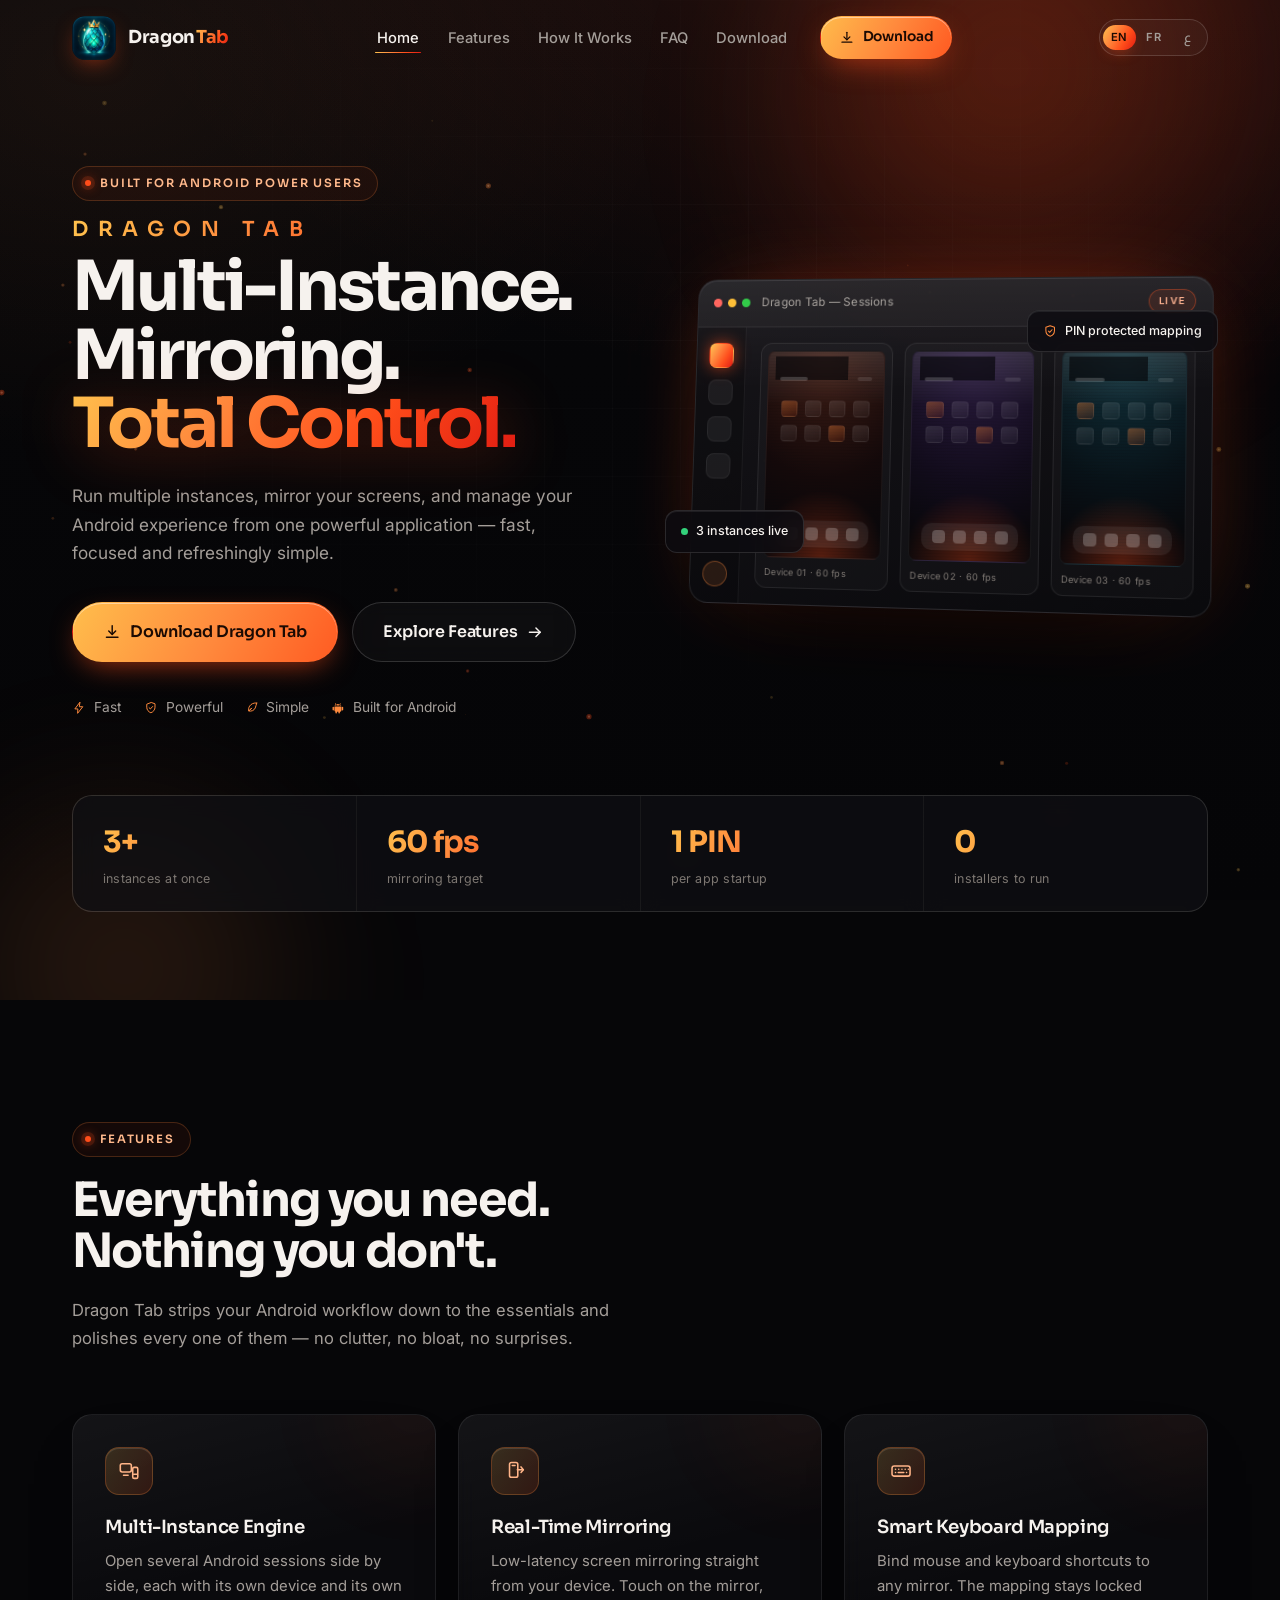
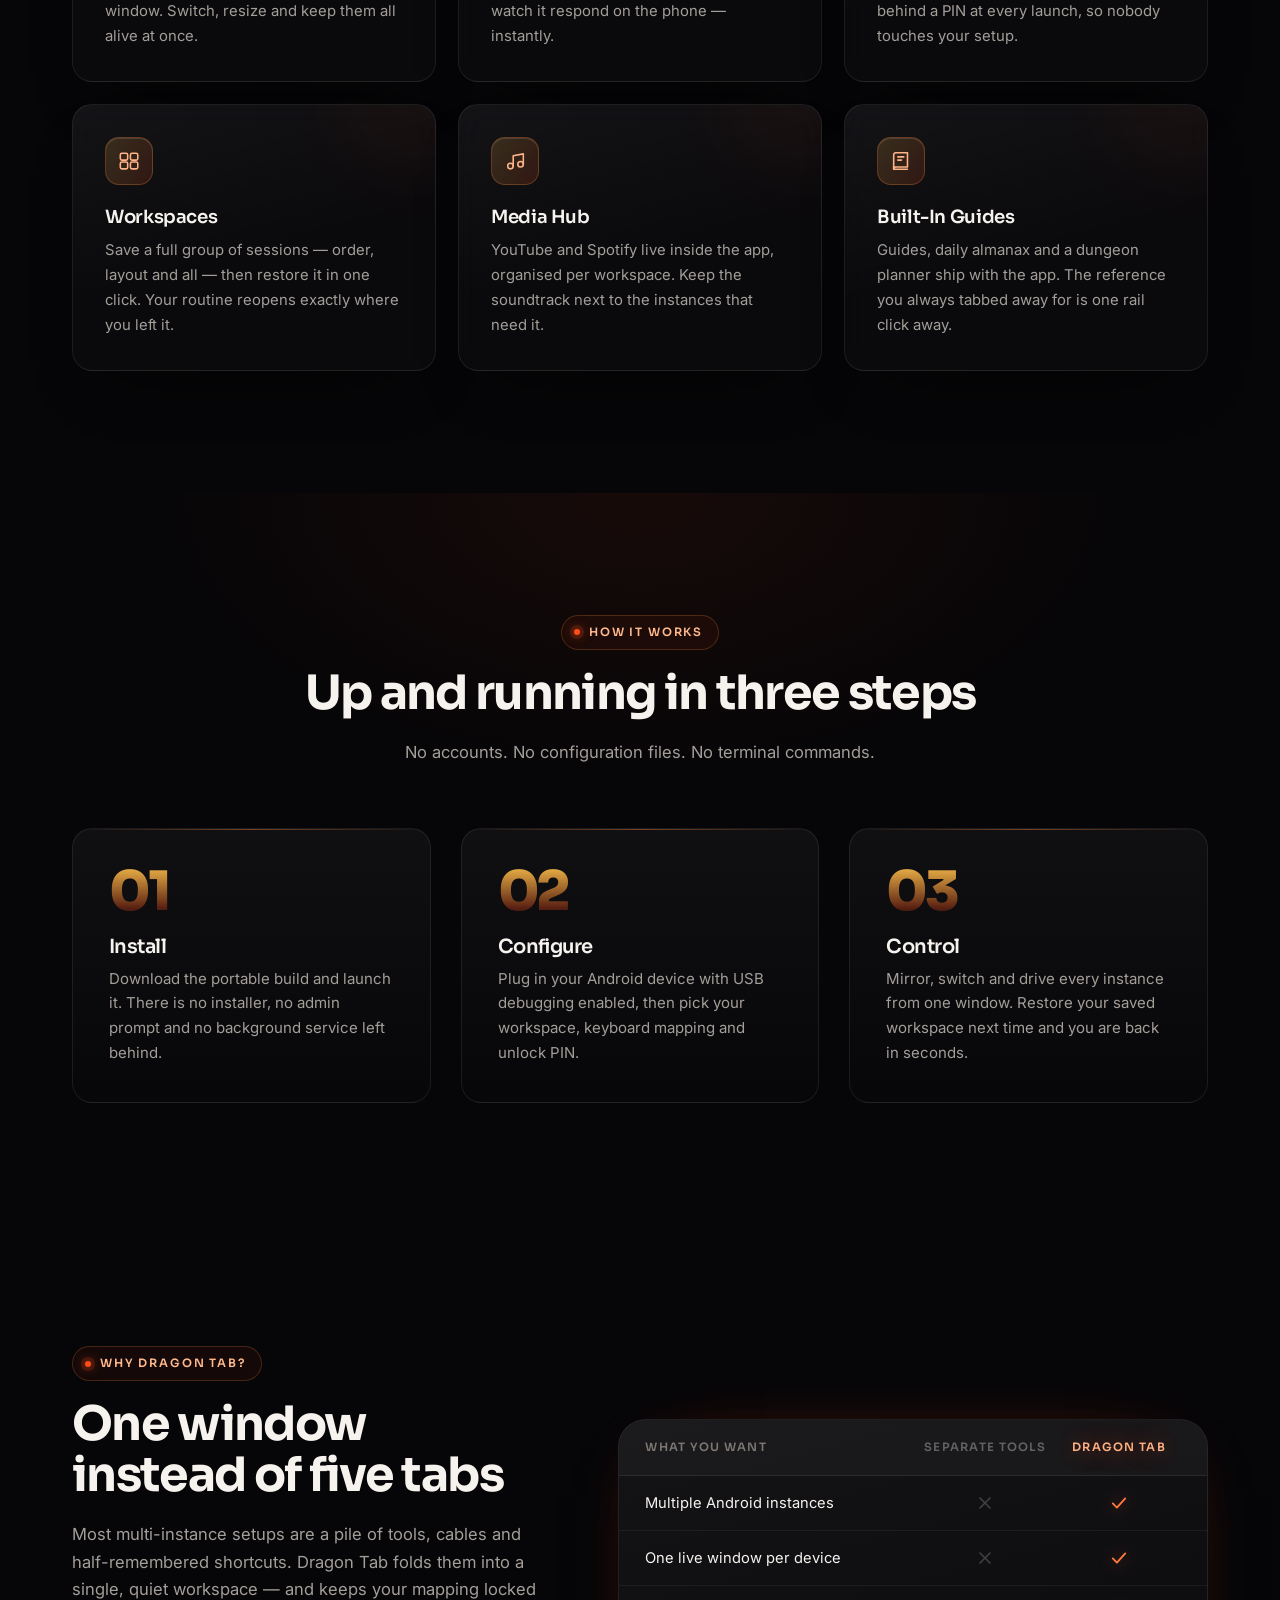
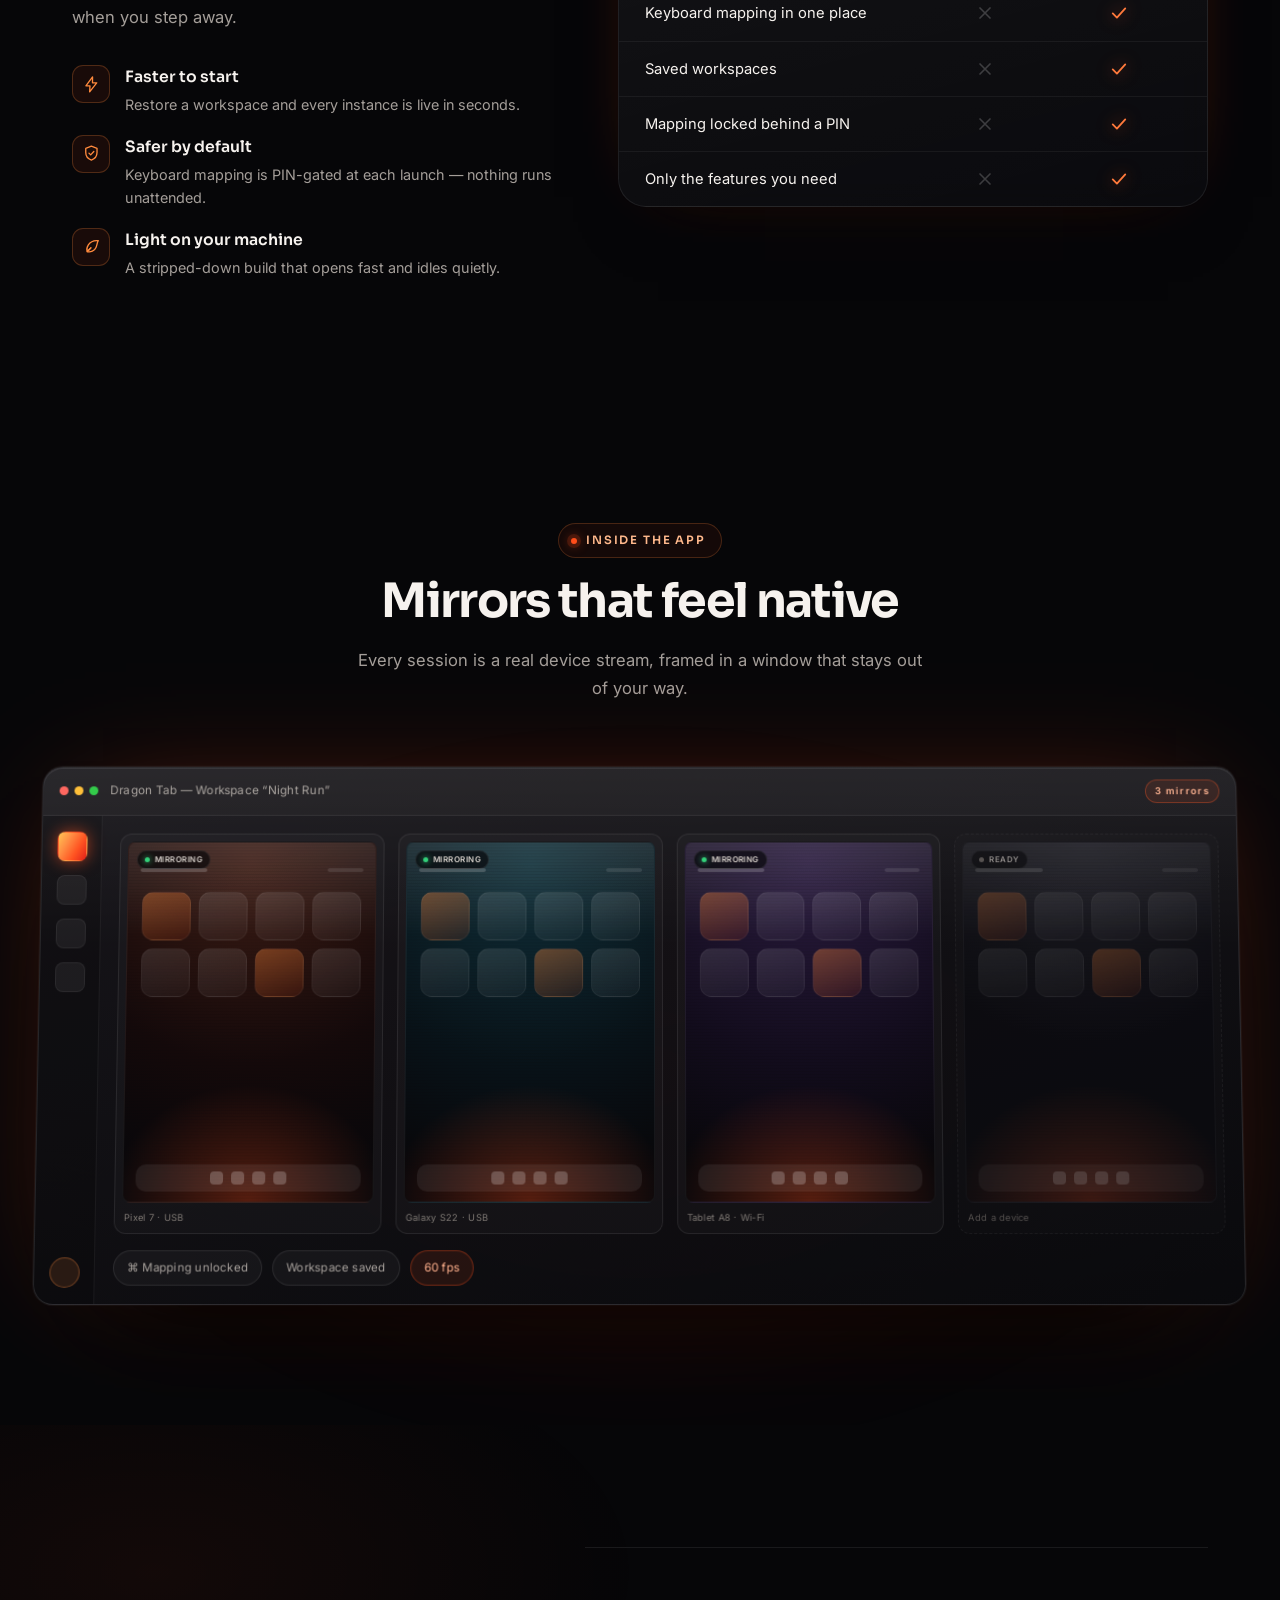
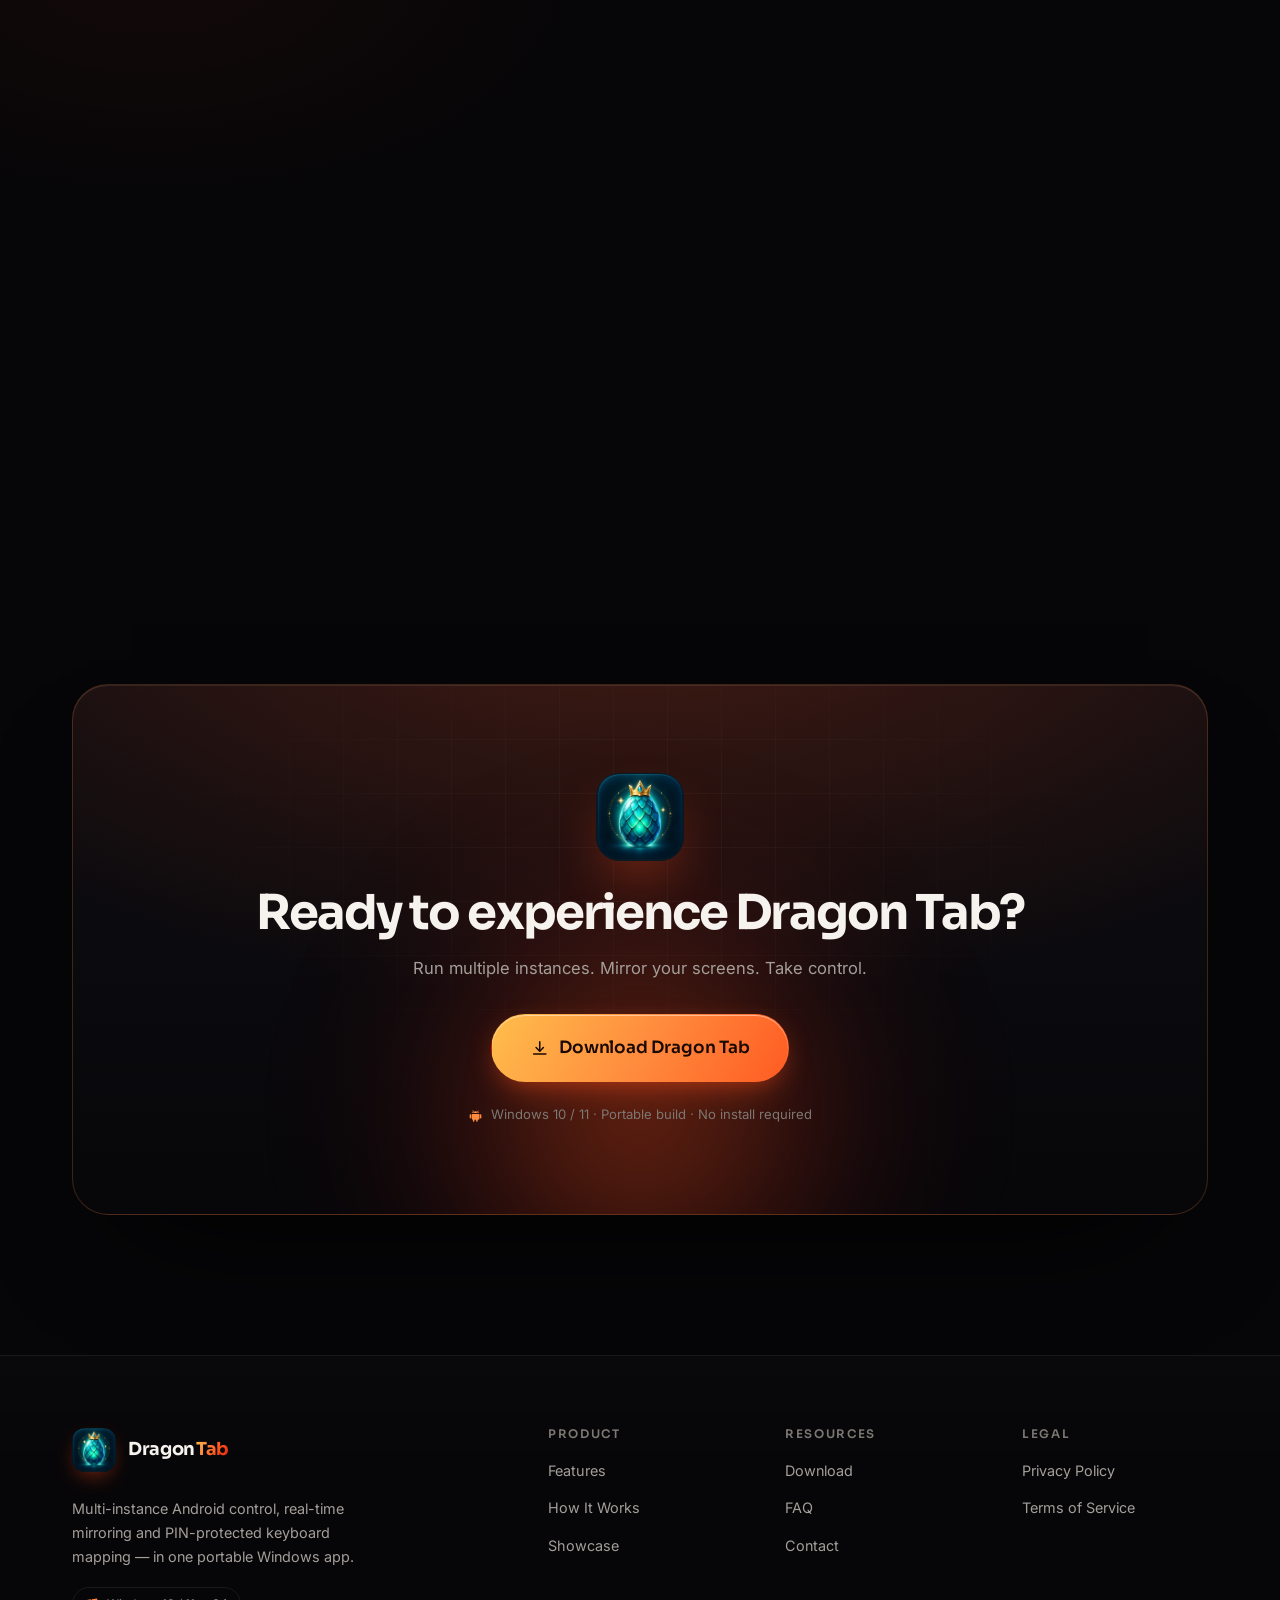
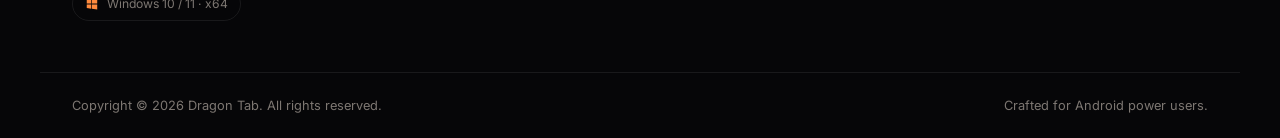
==== index.html @ 70a1bce3 "Add Dragon Tab landing site with EN/FR/AR support" ====
<!DOCTYPE html>
<html lang="en" data-page="landing">
<head>
  <meta charset="utf-8" />
  <meta name="viewport" content="width=device-width, initial-scale=1" />
  <script>
    (() => {
      try {
        const allowed = ['en', 'fr', 'ar'];
        const saved = localStorage.getItem('dragonTabLang');
        const nav = (navigator.language || 'en').slice(0, 2).toLowerCase();
        const lang = allowed.indexOf(saved) > -1 ? saved : allowed.indexOf(nav) > -1 ? nav : 'en';
        document.documentElement.lang = lang;
        document.documentElement.dir = lang === 'ar' ? 'rtl' : 'ltr';
      } catch (error) { /* storage blocked: keep the English markup */ }
    })();
  </script>
  <title>Dragon Tab — Multi-Instance Android Control &amp; Screen Mirroring for PC</title>
  <meta name="description" content="Dragon Tab is a Windows app to run multiple Android instances, mirror your phone screens in real time and control everything with a keyboard mapping — all from one powerful, lightweight interface." />
  <meta name="keywords" content="Dragon Tab, Dragon Tab Android, multi-instance Android, Android multi-instance app, screen mirroring Android, Android mirroring, multiple Android instances, Android instance manager" />
  <meta name="author" content="Dragon Tab" />
  <meta name="robots" content="index, follow" />
  <meta name="theme-color" content="#060608" />
  <meta name="color-scheme" content="dark" />
  <!-- Set canonical + og:url to the production domain at deploy time. -->
  <meta property="og:type" content="website" />
  <meta property="og:site_name" content="Dragon Tab" />
  <meta property="og:title" content="Dragon Tab — Multi-Instance. Mirroring. Total Control." />
  <meta property="og:description" content="Run multiple Android instances, mirror your screens and control everything from one lightweight Windows application." />
  <meta property="og:image" content="assets/img/og-image.png" />
  <meta property="og:image:width" content="1200" />
  <meta property="og:image:height" content="630" />
  <meta property="og:image:alt" content="Dragon Tab app icon with fire glow on a dark background" />
  <meta name="twitter:card" content="summary_large_image" />
  <meta name="twitter:title" content="Dragon Tab — Multi-Instance. Mirroring. Total Control." />
  <meta name="twitter:description" content="Run multiple Android instances, mirror your screens and control everything from one lightweight Windows application." />
  <meta name="twitter:image" content="assets/img/og-image.png" />

  <link rel="icon" type="image/svg+xml" href="assets/img/favicon.svg" />
  <link rel="apple-touch-icon" href="assets/img/logo-256.png" />
  <link rel="preconnect" href="https://fonts.googleapis.com" />
  <link rel="preconnect" href="https://fonts.gstatic.com" crossorigin />
  <link rel="stylesheet" href="https://fonts.googleapis.com/css2?family=Sora:wght@400;600;700;800&family=Inter:wght@400;500;600;700&family=Cairo:wght@400;600;700;800&display=swap" />
  <link rel="stylesheet" href="assets/css/styles.css" />
  <noscript><style>.acc-panel[hidden]{display:block!important}.acc-panel{max-height:none!important;opacity:1!important;padding-bottom:12px}</style></noscript>

  <script type="application/ld+json">
  {
    "@context": "https://schema.org",
    "@type": "SoftwareApplication",
    "name": "Dragon Tab",
    "applicationCategory": "UtilitiesApplication",
    "operatingSystem": "Windows 10, Windows 11",
    "description": "Dragon Tab lets you run multiple Android instances, mirror Android screens in real time and control them from one lightweight desktop application.",
    "downloadUrl": "downloads/Dragon-Tab-Lite-0.3.0-portable.exe",
    "softwareVersion": "0.3.0",
    "offers": { "@type": "Offer", "price": "0", "priceCurrency": "USD" },
    "featureList": [
      "Multi-instance Android sessions",
      "Real-time screen mirroring",
      "PIN-protected keyboard mapping",
      "Workspaces for sessions and tabs",
      "Spotify and YouTube media hub",
      "Built-in guides and planners"
    ]
  }
  </script>
  <script type="application/ld+json">
  {
    "@context": "https://schema.org",
    "@type": "FAQPage",
    "mainEntity": [
      { "@type": "Question", "name": "What is Dragon Tab?", "acceptedAnswer": { "@type": "Answer", "text": "Dragon Tab is a Windows desktop application that runs several Android sessions side by side, mirrors each screen in real time and lets you drive them from a single, lightweight interface." } },
      { "@type": "Question", "name": "How many Android instances can I run at once?", "acceptedAnswer": { "@type": "Answer", "text": "There is no artificial cap in the app. The real limit is your machine: each instance decodes a live video stream, so RAM, CPU and USB bandwidth decide how far you can go. Most laptops handle three to five instances comfortably." } },
      { "@type": "Question", "name": "Do I need root access?", "acceptedAnswer": { "@type": "Answer", "text": "No. Dragon Tab uses standard ADB debugging and scrcpy-style video streaming, both of which work on a stock, unrooted Android device." } },
      { "@type": "Question", "name": "Which Android devices are supported?", "acceptedAnswer": { "@type": "Answer", "text": "Any Android phone or tablet that exposes USB debugging through ADB is supported — wired USB is recommended for latency, and Wi-Fi ADB works on devices that allow it." } },
      { "@type": "Question", "name": "What is the PIN code for the keyboard mapping?", "acceptedAnswer": { "@type": "Answer", "text": "Keyboard mapping is locked at every startup. Enter your PIN once per launch to unlock shortcuts; the default PIN for new installs is 1234567890 and only a SHA-256 fingerprint of it is stored on disk." } },
      { "@type": "Question", "name": "Is Dragon Tab free?", "acceptedAnswer": { "@type": "Answer", "text": "The portable build is distributed as a free download. No installer, no background services — one executable you can move between machines." } },
      { "@type": "Question", "name": "Does it work on Windows 10 and Windows 11?", "acceptedAnswer": { "@type": "Answer", "text": "Yes. Dragon Tab ships as a portable x64 build for Windows 10 and Windows 11 and runs without an installation step." } },
      { "@type": "Question", "name": "Where is my data stored?", "acceptedAnswer": { "@type": "Answer", "text": "Sessions, workspaces and preferences live in your Windows user profile folder, so updating or moving the executable never wipes them. Nothing is uploaded to a server." } }
    ]
  }
  </script>
</head>
<body>
  <a class="skip-link" href="#main" data-i18n="a11y.skip">Skip to content</a>

  <svg class="sprite" aria-hidden="true" focusable="false" xmlns="http://www.w3.org/2000/svg">
    <symbol id="i-instances" viewBox="0 0 24 24" fill="none" stroke="currentColor" stroke-width="1.7" stroke-linecap="round" stroke-linejoin="round">
      <rect x="2.5" y="4" width="12" height="9" rx="2"/><path d="M6 16.5h5"/><rect x="16" y="8" width="5.5" height="12" rx="1.6"/><path d="M17 15.5h3.5"/>
    </symbol>
    <symbol id="i-mirror" viewBox="0 0 24 24" fill="none" stroke="currentColor" stroke-width="1.7" stroke-linecap="round" stroke-linejoin="round">
      <rect x="6" y="2.8" width="9" height="16" rx="2"/><path d="M9 6h3"/><path d="M14.5 10.5H21"/><path d="M18.5 7.5 21 10.5l-2.5 3"/>
    </symbol>
    <symbol id="i-keyboard" viewBox="0 0 24 24" fill="none" stroke="currentColor" stroke-width="1.7" stroke-linecap="round" stroke-linejoin="round">
      <rect x="2.2" y="6.5" width="19.6" height="11" rx="2.4"/><path d="M6 10h.01M9.5 10h.01M13 10h.01M16.5 10h.01M20 10h.01M6 13.5h.01M18 13.5h.01"/><path d="M9 13.5h6"/>
    </symbol>
    <symbol id="i-spaces" viewBox="0 0 24 24" fill="none" stroke="currentColor" stroke-width="1.7" stroke-linecap="round" stroke-linejoin="round">
      <rect x="2.5" y="3.5" width="8" height="7.5" rx="1.8"/><rect x="13.5" y="3.5" width="8" height="7.5" rx="1.8"/><rect x="2.5" y="13" width="8" height="7.5" rx="1.8"/><rect x="13.5" y="13" width="8" height="7.5" rx="1.8"/>
    </symbol>
    <symbol id="i-media" viewBox="0 0 24 24" fill="none" stroke="currentColor" stroke-width="1.7" stroke-linecap="round" stroke-linejoin="round">
      <circle cx="7" cy="17.5" r="3"/><circle cx="18" cy="15.5" r="3"/><path d="M10 17.5V6.2l11-2v11.3"/>
    </symbol>
    <symbol id="i-guide" viewBox="0 0 24 24" fill="none" stroke="currentColor" stroke-width="1.7" stroke-linecap="round" stroke-linejoin="round">
      <path d="M4 5.2A2.2 2.2 0 0 1 6.2 3H19v15.5H6.2A2.2 2.2 0 0 0 4 20.7z"/><path d="M4 18.5V21h15"/><path d="M8.5 7.5h6.5M8.5 11h4"/>
    </symbol>
    <symbol id="i-shield" viewBox="0 0 24 24" fill="none" stroke="currentColor" stroke-width="1.7" stroke-linecap="round" stroke-linejoin="round">
      <path d="M12 2.8 4.8 5.6v5.3c0 4.4 3 8.2 7.2 9.6 4.2-1.4 7.2-5.2 7.2-9.6V5.6z"/><path d="m8.9 11.7 2.2 2.2 4-4.3"/>
    </symbol>
    <symbol id="i-bolt" viewBox="0 0 24 24" fill="none" stroke="currentColor" stroke-width="1.7" stroke-linecap="round" stroke-linejoin="round">
      <path d="M13.5 2.5 5 13.8h5.2L9.8 21.5 18.8 10h-5.4z"/>
    </symbol>
    <symbol id="i-feather" viewBox="0 0 24 24" fill="none" stroke="currentColor" stroke-width="1.7" stroke-linecap="round" stroke-linejoin="round">
      <path d="M20.5 3.5c-5.6-.6-9.9 1.6-12.4 5.4-2 3-2.3 6.3-1.4 8.6L11 13"/><path d="M6.7 17.5c4.4 1.1 9.3-1 11.2-5.4 1.2-2.8 1.5-5.6 2.6-8.6"/><path d="m8 16 3.5-3.5"/>
    </symbol>
    <symbol id="i-download" viewBox="0 0 24 24" fill="none" stroke="currentColor" stroke-width="1.9" stroke-linecap="round" stroke-linejoin="round">
      <path d="M12 3.5v11"/><path d="m7.5 10.5 4.5 4.5 4.5-4.5"/><path d="M4.5 18.5h15"/>
    </symbol>
    <symbol id="i-arrow" viewBox="0 0 24 24" fill="none" stroke="currentColor" stroke-width="1.9" stroke-linecap="round" stroke-linejoin="round">
      <path d="M4.5 12h14"/><path d="m13 6.5 5.5 5.5-5.5 5.5"/>
    </symbol>
    <symbol id="i-check" viewBox="0 0 24 24" fill="none" stroke="currentColor" stroke-width="2.2" stroke-linecap="round" stroke-linejoin="round">
      <path d="m4.5 12.5 5 5 10-11"/>
    </symbol>
    <symbol id="i-cross" viewBox="0 0 24 24" fill="none" stroke="currentColor" stroke-width="2" stroke-linecap="round">
      <path d="M6 6l12 12M18 6 6 18"/>
    </symbol>
    <symbol id="i-plus" viewBox="0 0 24 24" fill="none" stroke="currentColor" stroke-width="2" stroke-linecap="round">
      <path d="M12 5.5v13M5.5 12h13"/>
    </symbol>
    <symbol id="i-windows" viewBox="0 0 24 24" fill="currentColor">
      <path d="M3 5.3 10.6 4v7.3H3zM11.8 3.8 21 2.5v8.8h-9.2zM3 12.7h7.6V20L3 18.7zM11.8 12.7H21v8.8l-9.2-1.3z"/>
    </symbol>
    <symbol id="i-android" viewBox="0 0 24 24" fill="currentColor">
      <path d="M6.4 9.4h11.2a.6.6 0 0 1 .6.6v6.6a2 2 0 0 1-2 2h-.7v2.1a1.3 1.3 0 1 1-2.6 0v-2.1h-2.6v2.1a1.3 1.3 0 1 1-2.6 0v-2.1H8a2 2 0 0 1-2-2V10a.6.6 0 0 1 .4-.6zM3.9 9.9a1.2 1.2 0 0 1 1.2 1.2v4.3a1.2 1.2 0 0 1-2.4 0v-4.3a1.2 1.2 0 0 1 1.2-1.2zm16.2 0a1.2 1.2 0 0 1 1.2 1.2v4.3a1.2 1.2 0 0 1-2.4 0v-4.3a1.2 1.2 0 0 1 1.2-1.2zM8.1 4.1l1 1.9a5.6 5.6 0 0 1 5.8 0l1-1.9a.55.55 0 0 1 .96.53l-1 1.86A5.4 5.4 0 0 1 18.2 8H5.8a5.4 5.4 0 0 1 2.3-1.5l-1-1.87a.55.55 0 1 1 .96-.53zM9.2 6.3a.7.7 0 1 0 0 1.4.7.7 0 0 0 0-1.4zm5.6 0a.7.7 0 1 0 0 1.4.7.7 0 0 0 0-1.4z"/>
    </symbol>
  </svg>

  <canvas id="embers" class="embers" aria-hidden="true"></canvas>

  <header class="site-header" id="siteHeader">
    <div class="container header-inner">
      <a class="brand" href="#top" aria-label="Dragon Tab — home" data-i18n-aria="common.brandHome">
        <img src="assets/img/logo-96.png" alt="" class="brand-mark" width="44" height="44" />
        <span class="brand-text">Dragon<span>Tab</span></span>
      </a>

      <nav class="nav" id="primaryNav" aria-label="Primary" data-i18n-aria="a11y.primaryNav">
        <ul class="nav-list">
          <li><a class="nav-link" href="#top" data-i18n="nav.home">Home</a></li>
          <li><a class="nav-link" href="#features" data-i18n="nav.features">Features</a></li>
          <li><a class="nav-link" href="#how" data-i18n="nav.how">How It Works</a></li>
          <li><a class="nav-link" href="#faq" data-i18n="nav.faq">FAQ</a></li>
          <li><a class="nav-link nav-link--download" href="#download" data-i18n="nav.download">Download</a></li>
        </ul>
        <a class="btn btn--primary btn--sm nav-cta" href="downloads/Dragon-Tab-Lite-0.3.0-portable.exe" download>
          <svg class="ico" aria-hidden="true"><use href="#i-download"/></svg>
          <span data-i18n="nav.download">Download</span>
        </a>
      </nav>

      <div class="header-tools">
        <div class="lang-switch" role="group" aria-label="Language" data-i18n-aria="a11y.language">
          <button class="lang-btn" type="button" data-lang-btn="en" lang="en" aria-pressed="true" aria-label="English">EN</button>
          <button class="lang-btn" type="button" data-lang-btn="fr" lang="fr" aria-pressed="false" aria-label="Français">FR</button>
          <button class="lang-btn" type="button" data-lang-btn="ar" lang="ar" aria-pressed="false" aria-label="العربية">ع</button>
        </div>

        <button class="nav-toggle" id="navToggle" type="button" aria-expanded="false" aria-controls="primaryNav" aria-label="Open menu" data-i18n-aria="a11y.menuOpen">
          <span class="nav-toggle-bar"></span>
          <span class="nav-toggle-bar"></span>
          <span class="nav-toggle-bar"></span>
        </button>
      </div>
    </div>
  </header>

  <main id="main">
    <section class="hero" id="top">
      <div class="hero-bg" aria-hidden="true">
        <span class="orb orb--1"></span>
        <span class="orb orb--2"></span>
        <span class="grid-lines"></span>
      </div>

      <div class="container hero-inner">
        <div class="hero-copy">
          <p class="eyebrow reveal" data-reveal>
            <span class="eyebrow-dot"></span>
            <span data-i18n="hero.eyebrow">Built for Android power users</span>
          </p>

          <h1 class="hero-title reveal" data-reveal>
            <span class="hero-title-brand">Dragon Tab</span>
            <span class="hero-title-main" data-i18n-html="hero.title">Multi-Instance.<br />Mirroring.<br /><em>Total Control.</em></span>
          </h1>

          <p class="hero-sub reveal" data-reveal data-i18n="hero.sub">
            Run multiple instances, mirror your screens, and manage your Android experience
            from one powerful application — fast, focused and refreshingly simple.
          </p>

          <div class="hero-actions reveal" data-reveal>
            <a class="btn btn--primary btn--lg" href="downloads/Dragon-Tab-Lite-0.3.0-portable.exe" download>
              <svg class="ico" aria-hidden="true"><use href="#i-download"/></svg>
              <span data-i18n="hero.ctaDownload">Download Dragon Tab</span>
            </a>
            <a class="btn btn--ghost btn--lg" href="#features">
              <span data-i18n="hero.ctaExplore">Explore Features</span>
              <svg class="ico" aria-hidden="true"><use href="#i-arrow"/></svg>
            </a>
          </div>

          <ul class="trust-pills reveal" data-reveal>
            <li><svg class="ico" aria-hidden="true"><use href="#i-bolt"/></svg><span data-i18n="hero.pillFast">Fast</span></li>
            <li><svg class="ico" aria-hidden="true"><use href="#i-shield"/></svg><span data-i18n="hero.pillPowerful">Powerful</span></li>
            <li><svg class="ico" aria-hidden="true"><use href="#i-feather"/></svg><span data-i18n="hero.pillSimple">Simple</span></li>
            <li><svg class="ico" aria-hidden="true"><use href="#i-android"/></svg><span data-i18n="hero.pillAndroid">Built for Android</span></li>
          </ul>
        </div>

        <div class="hero-visual reveal" data-reveal>
          <div class="app-frame app-frame--hero" aria-label="Dragon Tab application preview" data-i18n-aria="a11y.appPreview">
            <div class="app-titlebar">
              <span class="dots"><i></i><i></i><i></i></span>
              <span class="app-title" data-i18n="app.title">Dragon Tab — Sessions</span>
              <span class="app-tag" data-i18n="app.live">LIVE</span>
            </div>
            <div class="app-body">
              <aside class="app-rail" aria-hidden="true">
                <span class="rail-btn is-active"></span>
                <span class="rail-btn"></span>
                <span class="rail-btn"></span>
                <span class="rail-btn"></span>
                <span class="rail-btn rail-btn--pin"></span>
              </aside>
              <div class="mirror-grid">
                <figure class="mirror tilt-a">
                  <div class="mirror-screen screen--ember">
                    <span class="screen-status"><i></i><span data-i18n="showcase.status">Mirroring</span></span>
                    <div class="phone" aria-hidden="true"><span class="phone-top"><i></i><i></i></span><span class="phone-apps"><i></i><i></i><i></i><i></i><i></i><i></i><i></i><i></i></span><span class="phone-dock"><i></i><i></i><i></i><i></i></span></div>
                  </div>
                  <figcaption data-i18n="app.device1">Device 01 · 60 fps</figcaption>
                </figure>
                <figure class="mirror tilt-b">
                  <div class="mirror-screen screen--violet">
                    <span class="screen-status"><i></i><span data-i18n="showcase.status">Mirroring</span></span>
                    <div class="phone" aria-hidden="true"><span class="phone-top"><i></i><i></i></span><span class="phone-apps"><i></i><i></i><i></i><i></i><i></i><i></i><i></i><i></i></span><span class="phone-dock"><i></i><i></i><i></i><i></i></span></div>
                  </div>
                  <figcaption data-i18n="app.device2">Device 02 · 60 fps</figcaption>
                </figure>
                <figure class="mirror tilt-c">
                  <div class="mirror-screen screen--cyan">
                    <span class="screen-status"><i></i><span data-i18n="showcase.status">Mirroring</span></span>
                    <div class="phone" aria-hidden="true"><span class="phone-top"><i></i><i></i></span><span class="phone-apps"><i></i><i></i><i></i><i></i><i></i><i></i><i></i><i></i></span><span class="phone-dock"><i></i><i></i><i></i><i></i></span></div>
                  </div>
                  <figcaption data-i18n="app.device3">Device 03 · 60 fps</figcaption>
                </figure>
              </div>
            </div>
          </div>

          <div class="float-chip chip--live" aria-hidden="true">
            <span class="pulse-dot"></span>
            <span data-i18n="app.chipLive">3 instances live</span>
          </div>
          <div class="float-chip chip--pin" aria-hidden="true">
            <svg class="ico" aria-hidden="true"><use href="#i-shield"/></svg>
            <span data-i18n="app.chipPin">PIN protected mapping</span>
          </div>
        </div>
      </div>

      <div class="container">
        <ul class="stat-strip reveal" data-reveal>
          <li><strong>3+</strong><span data-i18n="stats.instances">instances at once</span></li>
          <li><strong>60 fps</strong><span data-i18n="stats.fps">mirroring target</span></li>
          <li><strong>1 PIN</strong><span data-i18n="stats.pin">per app startup</span></li>
          <li><strong>0</strong><span data-i18n="stats.installers">installers to run</span></li>
        </ul>
      </div>
    </section>

    <section class="section" id="features">
      <div class="container">
        <header class="section-head">
          <p class="eyebrow reveal" data-reveal><span class="eyebrow-dot"></span><span data-i18n="features.eyebrow">Features</span></p>
          <h2 class="section-title reveal" data-reveal data-i18n-html="features.title">Everything you need.<br />Nothing you don't.</h2>
          <p class="section-lead reveal" data-reveal data-i18n="features.lead">
            Dragon Tab strips your Android workflow down to the essentials and polishes
            every one of them — no clutter, no bloat, no surprises.
          </p>
        </header>

        <div class="feature-grid">
          <article class="card reveal" data-reveal>
            <span class="card-icon"><svg class="ico" aria-hidden="true"><use href="#i-instances"/></svg></span>
            <h3 data-i18n="features.c1Title">Multi-Instance Engine</h3>
            <p data-i18n="features.c1Text">Open several Android sessions side by side, each with its own device and its own window. Switch, resize and keep them all alive at once.</p>
            <span class="card-glow" aria-hidden="true"></span>
          </article>

          <article class="card reveal" data-reveal>
            <span class="card-icon"><svg class="ico" aria-hidden="true"><use href="#i-mirror"/></svg></span>
            <h3 data-i18n="features.c2Title">Real-Time Mirroring</h3>
            <p data-i18n="features.c2Text">Low-latency screen mirroring straight from your device. Touch on the mirror, watch it respond on the phone — instantly.</p>
            <span class="card-glow" aria-hidden="true"></span>
          </article>

          <article class="card reveal" data-reveal>
            <span class="card-icon"><svg class="ico" aria-hidden="true"><use href="#i-keyboard"/></svg></span>
            <h3 data-i18n="features.c3Title">Smart Keyboard Mapping</h3>
            <p data-i18n="features.c3Text">Bind mouse and keyboard shortcuts to any mirror. The mapping stays locked behind a PIN at every launch, so nobody touches your setup.</p>
            <span class="card-glow" aria-hidden="true"></span>
          </article>

          <article class="card reveal" data-reveal>
            <span class="card-icon"><svg class="ico" aria-hidden="true"><use href="#i-spaces"/></svg></span>
            <h3 data-i18n="features.c4Title">Workspaces</h3>
            <p data-i18n="features.c4Text">Save a full group of sessions — order, layout and all — then restore it in one click. Your routine reopens exactly where you left it.</p>
            <span class="card-glow" aria-hidden="true"></span>
          </article>

          <article class="card reveal" data-reveal>
            <span class="card-icon"><svg class="ico" aria-hidden="true"><use href="#i-media"/></svg></span>
            <h3 data-i18n="features.c5Title">Media Hub</h3>
            <p data-i18n="features.c5Text">YouTube and Spotify live inside the app, organised per workspace. Keep the soundtrack next to the instances that need it.</p>
            <span class="card-glow" aria-hidden="true"></span>
          </article>

          <article class="card reveal" data-reveal>
            <span class="card-icon"><svg class="ico" aria-hidden="true"><use href="#i-guide"/></svg></span>
            <h3 data-i18n="features.c6Title">Built-In Guides</h3>
            <p data-i18n="features.c6Text">Guides, daily almanax and a dungeon planner ship with the app. The reference you always tabbed away for is one rail click away.</p>
            <span class="card-glow" aria-hidden="true"></span>
          </article>
        </div>
      </div>
    </section>

    <section class="section section--how" id="how">
      <div class="container">
        <header class="section-head section-head--center">
          <p class="eyebrow reveal" data-reveal><span class="eyebrow-dot"></span><span data-i18n="how.eyebrow">How It Works</span></p>
          <h2 class="section-title reveal" data-reveal data-i18n="how.title">Up and running in three steps</h2>
          <p class="section-lead reveal" data-reveal data-i18n="how.lead">No accounts. No configuration files. No terminal commands.</p>
        </header>

        <ol class="steps">
          <li class="step reveal" data-reveal>
            <span class="step-number">01</span>
            <h3 data-i18n="how.s1Title">Install</h3>
            <p data-i18n="how.s1Text">Download the portable build and launch it. There is no installer, no admin prompt and no background service left behind.</p>
          </li>
          <li class="step reveal" data-reveal>
            <span class="step-number">02</span>
            <h3 data-i18n="how.s2Title">Configure</h3>
            <p data-i18n="how.s2Text">Plug in your Android device with USB debugging enabled, then pick your workspace, keyboard mapping and unlock PIN.</p>
          </li>
          <li class="step reveal" data-reveal>
            <span class="step-number">03</span>
            <h3 data-i18n="how.s3Title">Control</h3>
            <p data-i18n="how.s3Text">Mirror, switch and drive every instance from one window. Restore your saved workspace next time and you are back in seconds.</p>
          </li>
        </ol>
      </div>
    </section>

    <section class="section" id="why">
      <div class="container why-inner">
        <div class="why-copy">
          <p class="eyebrow reveal" data-reveal><span class="eyebrow-dot"></span><span data-i18n="why.eyebrow">Why Dragon Tab?</span></p>
          <h2 class="section-title reveal" data-reveal data-i18n="why.title">One window instead of five tabs</h2>
          <p class="section-lead reveal" data-reveal data-i18n="why.lead">
            Most multi-instance setups are a pile of tools, cables and half-remembered
            shortcuts. Dragon Tab folds them into a single, quiet workspace — and keeps
            your mapping locked when you step away.
          </p>

          <ul class="benefits reveal" data-reveal>
            <li><span class="benefit-ico"><svg class="ico" aria-hidden="true"><use href="#i-bolt"/></svg></span><div><strong data-i18n="why.b1Title">Faster to start</strong><p data-i18n="why.b1Text">Restore a workspace and every instance is live in seconds.</p></div></li>
            <li><span class="benefit-ico"><svg class="ico" aria-hidden="true"><use href="#i-shield"/></svg></span><div><strong data-i18n="why.b2Title">Safer by default</strong><p data-i18n="why.b2Text">Keyboard mapping is PIN-gated at each launch — nothing runs unattended.</p></div></li>
            <li><span class="benefit-ico"><svg class="ico" aria-hidden="true"><use href="#i-feather"/></svg></span><div><strong data-i18n="why.b3Title">Light on your machine</strong><p data-i18n="why.b3Text">A stripped-down build that opens fast and idles quietly.</p></div></li>
          </ul>
        </div>

        <div class="compare reveal" data-reveal>
          <div class="compare-head">
            <span class="compare-col" data-i18n="why.compareWant">What you want</span>
            <span class="compare-col compare-col--old" data-i18n="why.compareOld">Separate tools</span>
            <span class="compare-col compare-col--new" data-i18n="why.compareNew">Dragon Tab</span>
          </div>
          <ul class="compare-rows">
            <li><span class="compare-col" data-i18n="why.r1">Multiple Android instances</span><span class="compare-col compare-col--old"><svg class="ico ico--x" aria-hidden="true"><use href="#i-cross"/></svg></span><span class="compare-col compare-col--new"><svg class="ico ico--ok" aria-hidden="true"><use href="#i-check"/></svg></span></li>
            <li><span class="compare-col" data-i18n="why.r2">One live window per device</span><span class="compare-col compare-col--old"><svg class="ico ico--x" aria-hidden="true"><use href="#i-cross"/></svg></span><span class="compare-col compare-col--new"><svg class="ico ico--ok" aria-hidden="true"><use href="#i-check"/></svg></span></li>
            <li><span class="compare-col" data-i18n="why.r3">Keyboard mapping in one place</span><span class="compare-col compare-col--old"><svg class="ico ico--x" aria-hidden="true"><use href="#i-cross"/></svg></span><span class="compare-col compare-col--new"><svg class="ico ico--ok" aria-hidden="true"><use href="#i-check"/></svg></span></li>
            <li><span class="compare-col" data-i18n="why.r4">Saved workspaces</span><span class="compare-col compare-col--old"><svg class="ico ico--x" aria-hidden="true"><use href="#i-cross"/></svg></span><span class="compare-col compare-col--new"><svg class="ico ico--ok" aria-hidden="true"><use href="#i-check"/></svg></span></li>
            <li><span class="compare-col" data-i18n="why.r5">Mapping locked behind a PIN</span><span class="compare-col compare-col--old"><svg class="ico ico--x" aria-hidden="true"><use href="#i-cross"/></svg></span><span class="compare-col compare-col--new"><svg class="ico ico--ok" aria-hidden="true"><use href="#i-check"/></svg></span></li>
            <li><span class="compare-col" data-i18n="why.r6">Only the features you need</span><span class="compare-col compare-col--old"><svg class="ico ico--x" aria-hidden="true"><use href="#i-cross"/></svg></span><span class="compare-col compare-col--new"><svg class="ico ico--ok" aria-hidden="true"><use href="#i-check"/></svg></span></li>
          </ul>
        </div>
      </div>
    </section>

    <section class="section section--showcase" id="showcase">
      <div class="container">
        <header class="section-head section-head--center">
          <p class="eyebrow reveal" data-reveal><span class="eyebrow-dot"></span><span data-i18n="showcase.eyebrow">Inside The App</span></p>
          <h2 class="section-title reveal" data-reveal data-i18n="showcase.title">Mirrors that feel native</h2>
          <p class="section-lead reveal" data-reveal data-i18n="showcase.lead">
            Every session is a real device stream, framed in a window that stays out of your way.
          </p>
        </header>
      </div>

      <div class="showcase-wrap reveal" data-reveal>
        <div class="showcase-glow" aria-hidden="true"></div>
        <div class="app-frame app-frame--showcase">
          <div class="app-titlebar">
            <span class="dots"><i></i><i></i><i></i></span>
            <span class="app-title" data-i18n="showcase.window">Dragon Tab — Workspace “Night Run”</span>
            <span class="app-tag" data-i18n="showcase.tag">3 mirrors</span>
          </div>
          <div class="app-body">
            <aside class="app-rail" aria-hidden="true">
              <span class="rail-btn is-active"></span>
              <span class="rail-btn"></span>
              <span class="rail-btn"></span>
              <span class="rail-btn"></span>
              <span class="rail-btn rail-btn--pin"></span>
            </aside>
            <div class="showcase-main">
              <div class="mirror-grid mirror-grid--wide">
                <figure class="mirror">
                  <div class="mirror-screen screen--ember"><span class="screen-status"><i></i><span data-i18n="showcase.status">Mirroring</span></span><div class="phone" aria-hidden="true"><span class="phone-top"><i></i><i></i></span><span class="phone-apps"><i></i><i></i><i></i><i></i><i></i><i></i><i></i><i></i></span><span class="phone-dock"><i></i><i></i><i></i><i></i></span></div></div>
                  <figcaption data-i18n="showcase.cap1">Pixel 7 · USB</figcaption>
                </figure>
                <figure class="mirror">
                  <div class="mirror-screen screen--cyan"><span class="screen-status"><i></i><span data-i18n="showcase.status">Mirroring</span></span><div class="phone" aria-hidden="true"><span class="phone-top"><i></i><i></i></span><span class="phone-apps"><i></i><i></i><i></i><i></i><i></i><i></i><i></i><i></i></span><span class="phone-dock"><i></i><i></i><i></i><i></i></span></div></div>
                  <figcaption data-i18n="showcase.cap2">Galaxy S22 · USB</figcaption>
                </figure>
                <figure class="mirror">
                  <div class="mirror-screen screen--violet"><span class="screen-status"><i></i><span data-i18n="showcase.status">Mirroring</span></span><div class="phone" aria-hidden="true"><span class="phone-top"><i></i><i></i></span><span class="phone-apps"><i></i><i></i><i></i><i></i><i></i><i></i><i></i><i></i></span><span class="phone-dock"><i></i><i></i><i></i><i></i></span></div></div>
                  <figcaption data-i18n="showcase.cap3">Tablet A8 · Wi-Fi</figcaption>
                </figure>
                <figure class="mirror mirror--idle">
                  <div class="mirror-screen"><span class="screen-status screen-status--idle"><i></i><span data-i18n="showcase.statusIdle">Ready</span></span><div class="phone" aria-hidden="true"><span class="phone-top"><i></i><i></i></span><span class="phone-apps"><i></i><i></i><i></i><i></i><i></i><i></i><i></i><i></i></span><span class="phone-dock"><i></i><i></i><i></i><i></i></span></div></div>
                  <figcaption data-i18n="showcase.add">Add a device</figcaption>
                </figure>
              </div>
              <div class="showcase-bar" aria-hidden="true">
                <span class="bar-pill"><span aria-hidden="true">⌘&nbsp;</span><span data-i18n="showcase.bar1">Mapping unlocked</span></span>
                <span class="bar-pill" data-i18n="showcase.bar2">Workspace saved</span>
                <span class="bar-pill bar-pill--accent" data-i18n="showcase.bar3">60 fps</span>
              </div>
            </div>
          </div>
        </div>
      </div>
    </section>

    <section class="section section--faq" id="faq">
      <div class="container faq-inner">
        <header class="section-head">
          <p class="eyebrow reveal" data-reveal><span class="eyebrow-dot"></span><span data-i18n="faq.eyebrow">FAQ</span></p>
          <h2 class="section-title reveal" data-reveal data-i18n="faq.title">Questions, answered</h2>
          <p class="section-lead reveal" data-reveal data-i18n="faq.lead">Still curious? Everything below is straight from the app's behaviour.</p>
        </header>

        <div class="accordion" id="faqAccordion">
          <div class="acc-item reveal" data-reveal>
            <h3><button class="acc-trigger" type="button" aria-expanded="false" aria-controls="faq-a1" id="faq-q1">
              <span data-i18n="faq.q1">What is Dragon Tab?</span>
              <svg class="ico acc-ico" aria-hidden="true"><use href="#i-plus"/></svg>
            </button></h3>
            <div class="acc-panel" id="faq-a1" role="region" aria-labelledby="faq-q1" hidden>
              <p data-i18n="faq.a1">Dragon Tab is a Windows desktop application that runs several Android sessions side by side, mirrors each screen in real time and lets you drive them from a single, lightweight interface.</p>
            </div>
          </div>

          <div class="acc-item reveal" data-reveal>
            <h3><button class="acc-trigger" type="button" aria-expanded="false" aria-controls="faq-a2" id="faq-q2">
              <span data-i18n="faq.q2">How many Android instances can I run at once?</span>
              <svg class="ico acc-ico" aria-hidden="true"><use href="#i-plus"/></svg>
            </button></h3>
            <div class="acc-panel" id="faq-a2" role="region" aria-labelledby="faq-q2" hidden>
              <p data-i18n="faq.a2">There is no artificial cap in the app. The real limit is your machine: each instance decodes a live video stream, so RAM, CPU and USB bandwidth decide how far you can go. Most laptops handle three to five instances comfortably.</p>
            </div>
          </div>

          <div class="acc-item reveal" data-reveal>
            <h3><button class="acc-trigger" type="button" aria-expanded="false" aria-controls="faq-a3" id="faq-q3">
              <span data-i18n="faq.q3">Do I need root access?</span>
              <svg class="ico acc-ico" aria-hidden="true"><use href="#i-plus"/></svg>
            </button></h3>
            <div class="acc-panel" id="faq-a3" role="region" aria-labelledby="faq-q3" hidden>
              <p data-i18n="faq.a3">No. Dragon Tab works with standard ADB debugging and scrcpy-style video streaming, both of which run on a stock, unrooted Android device.</p>
            </div>
          </div>

          <div class="acc-item reveal" data-reveal>
            <h3><button class="acc-trigger" type="button" aria-expanded="false" aria-controls="faq-a4" id="faq-q4">
              <span data-i18n="faq.q4">Which Android devices are supported?</span>
              <svg class="ico acc-ico" aria-hidden="true"><use href="#i-plus"/></svg>
            </button></h3>
            <div class="acc-panel" id="faq-a4" role="region" aria-labelledby="faq-q4" hidden>
              <p data-i18n="faq.a4">Any phone or tablet that exposes USB debugging through ADB is supported. A wired USB connection is recommended for latency; wireless ADB works on devices that allow it.</p>
            </div>
          </div>

          <div class="acc-item reveal" data-reveal>
            <h3><button class="acc-trigger" type="button" aria-expanded="false" aria-controls="faq-a5" id="faq-q5">
              <span data-i18n="faq.q5">What is the PIN code for the keyboard mapping?</span>
              <svg class="ico acc-ico" aria-hidden="true"><use href="#i-plus"/></svg>
            </button></h3>
            <div class="acc-panel" id="faq-a5" role="region" aria-labelledby="faq-q5" hidden>
              <p data-i18n-html="faq.a5">Keyboard mapping is locked at every startup. Enter your PIN once per launch to unlock shortcuts. The default PIN for a new install is <code>1234567890</code>, and only a SHA-256 fingerprint of it is stored on disk — never the PIN itself.</p>
            </div>
          </div>

          <div class="acc-item reveal" data-reveal>
            <h3><button class="acc-trigger" type="button" aria-expanded="false" aria-controls="faq-a6" id="faq-q6">
              <span data-i18n="faq.q6">Is Dragon Tab free?</span>
              <svg class="ico acc-ico" aria-hidden="true"><use href="#i-plus"/></svg>
            </button></h3>
            <div class="acc-panel" id="faq-a6" role="region" aria-labelledby="faq-q6" hidden>
              <p data-i18n="faq.a6">The portable build is a free download. One executable, no installer and no background services — keep it on a USB stick if you like.</p>
            </div>
          </div>

          <div class="acc-item reveal" data-reveal>
            <h3><button class="acc-trigger" type="button" aria-expanded="false" aria-controls="faq-a7" id="faq-q7">
              <span data-i18n="faq.q7">Does it work on Windows 10 and Windows 11?</span>
              <svg class="ico acc-ico" aria-hidden="true"><use href="#i-plus"/></svg>
            </button></h3>
            <div class="acc-panel" id="faq-a7" role="region" aria-labelledby="faq-q7" hidden>
              <p data-i18n="faq.a7">Yes. Dragon Tab ships as a portable x64 build for Windows 10 and Windows 11 and runs without an installation step.</p>
            </div>
          </div>

          <div class="acc-item reveal" data-reveal>
            <h3><button class="acc-trigger" type="button" aria-expanded="false" aria-controls="faq-a8" id="faq-q8">
              <span data-i18n="faq.q8">Where is my data stored?</span>
              <svg class="ico acc-ico" aria-hidden="true"><use href="#i-plus"/></svg>
            </button></h3>
            <div class="acc-panel" id="faq-a8" role="region" aria-labelledby="faq-q8" hidden>
              <p data-i18n="faq.a8">Sessions, workspaces and preferences are saved in your Windows user profile, so updating or moving the executable never wipes them. Nothing is uploaded to a server.</p>
            </div>
          </div>
        </div>
      </div>
    </section>

    <section class="section cta" id="download">
      <div class="container">
        <div class="cta-card reveal" data-reveal>
          <span class="cta-orb" aria-hidden="true"></span>
          <img class="cta-mark" src="assets/img/logo-192.png" alt="" width="88" height="88" loading="lazy" />
          <h2 data-i18n="cta.title">Ready to experience Dragon Tab?</h2>
          <p data-i18n="cta.text">Run multiple instances. Mirror your screens. Take control.</p>
          <a class="btn btn--primary btn--xl" href="downloads/Dragon-Tab-Lite-0.3.0-portable.exe" download>
            <svg class="ico" aria-hidden="true"><use href="#i-download"/></svg>
            <span data-i18n="cta.button">Download Dragon Tab</span>
          </a>
          <p class="cta-note">
            <svg class="ico" aria-hidden="true"><use href="#i-android"/></svg>
            <span data-i18n="cta.note">Windows 10 / 11 · Portable build · No install required</span>
          </p>
        </div>
      </div>
    </section>
  </main>

  <footer class="site-footer">
    <div class="container footer-inner">
      <div class="footer-brand">
        <a class="brand" href="#top" aria-label="Dragon Tab — back to top" data-i18n-aria="common.brandTop">
          <img src="assets/img/logo-96.png" alt="" class="brand-mark" width="40" height="40" loading="lazy" />
          <span class="brand-text">Dragon<span>Tab</span></span>
        </a>
        <p data-i18n="footer.desc">Multi-instance Android control, real-time mirroring and PIN-protected keyboard mapping — in one portable Windows app.</p>
        <p class="footer-platform"><svg class="ico" aria-hidden="true"><use href="#i-windows"/></svg><span data-i18n="footer.platform">Windows 10 / 11 · x64</span></p>
      </div>

      <nav class="footer-col" aria-labelledby="footer-product">
        <h2 id="footer-product" data-i18n="footer.product">Product</h2>
        <ul>
          <li><a href="#features" data-i18n="nav.features">Features</a></li>
          <li><a href="#how" data-i18n="nav.how">How It Works</a></li>
          <li><a href="#showcase" data-i18n="footer.showcase">Showcase</a></li>
        </ul>
      </nav>

      <nav class="footer-col" aria-labelledby="footer-resources">
        <h2 id="footer-resources" data-i18n="footer.resources">Resources</h2>
        <ul>
          <li><a href="#download" data-i18n="nav.download">Download</a></li>
          <li><a href="#faq" data-i18n="nav.faq">FAQ</a></li>
          <li><a href="contact.html" data-i18n="common.contact">Contact</a></li>
        </ul>
      </nav>

      <nav class="footer-col" aria-labelledby="footer-legal">
        <h2 id="footer-legal" data-i18n="footer.legal">Legal</h2>
        <ul>
          <li><a href="privacy.html" data-i18n="common.privacy">Privacy Policy</a></li>
          <li><a href="terms.html" data-i18n="common.terms">Terms of Service</a></li>
        </ul>
      </nav>
    </div>

    <div class="container footer-bottom">
      <p data-i18n="common.copy">Copyright © 2026 Dragon Tab. All rights reserved.</p>
      <p class="footer-made" data-i18n="footer.made">Crafted for Android power users.</p>
    </div>
  </footer>

  <script src="assets/js/lang-fr.js" defer></script>
  <script src="assets/js/lang-ar.js" defer></script>
  <script src="assets/js/i18n.js" defer></script>
  <script src="assets/js/main.js" defer></script>
</body>
</html>
---- assets/css/styles.css ----
/* ==========================================================================
   Dragon Tab — landing page
   Palette: charcoal black, electric fire red, ember orange, gold
   ========================================================================== */

:root {
  --bg: #060608;
  --bg-soft: #0a0a0f;
  --bg-deep: #040406;
  --panel: rgba(255, 255, 255, 0.035);
  --panel-strong: rgba(255, 255, 255, 0.06);
  --line: rgba(255, 255, 255, 0.08);
  --line-strong: rgba(255, 255, 255, 0.15);

  --text: #f6f2ee;
  --muted: #a49e99;
  --muted-dim: #7d7772;

  --fire: #ff4d1a;
  --fire-hot: #ff2d0a;
  --ember: #ff8a3d;
  --gold: #ffc24d;
  --red: #e01b12;

  --fire-grad: linear-gradient(120deg, #ffc24d 0%, #ff8a3d 32%, #ff4d1a 66%, #e01b12 100%);
  --fire-grad-soft: linear-gradient(120deg, rgba(255, 194, 77, 0.16), rgba(255, 77, 26, 0.14));

  --radius-sm: 12px;
  --radius: 20px;
  --radius-lg: 28px;

  --shadow-glow: 0 18px 50px -18px rgba(255, 77, 26, 0.55);
  --shadow-card: 0 30px 70px -40px rgba(0, 0, 0, 0.9);

  --ease: cubic-bezier(0.22, 0.61, 0.36, 1);
  --ease-out: cubic-bezier(0.16, 1, 0.3, 1);

  --header-h: 76px;
  --container: 1200px;

  --font-display: "Sora", "Segoe UI", system-ui, -apple-system, sans-serif;
  --font-body: "Inter", "Segoe UI", system-ui, -apple-system, sans-serif;
}

*,
*::before,
*::after { box-sizing: border-box; }

html {
  scroll-behavior: smooth;
  scroll-padding-top: calc(var(--header-h) + 18px);
  -webkit-text-size-adjust: 100%;
}

body {
  margin: 0;
  background: var(--bg);
  color: var(--text);
  font-family: var(--font-body);
  font-size: 16px;
  line-height: 1.65;
  -webkit-font-smoothing: antialiased;
  text-rendering: optimizeLegibility;
  overflow-x: hidden;
}

body::before {
  content: "";
  position: fixed;
  inset: 0;
  z-index: 0;
  pointer-events: none;
  background:
    radial-gradient(90rem 50rem at 78% -10%, rgba(255, 77, 26, 0.13), transparent 62%),
    radial-gradient(60rem 40rem at 8% 8%, rgba(255, 138, 61, 0.07), transparent 60%),
    linear-gradient(180deg, #08080b 0%, var(--bg) 40%, #050507 100%);
}

img { max-width: 100%; height: auto; display: block; }
svg { display: block; }

h1, h2, h3, h4 {
  font-family: var(--font-display);
  font-weight: 700;
  line-height: 1.08;
  letter-spacing: -0.028em;
  margin: 0;
  text-wrap: balance;
}

p { margin: 0; }
ul, ol { margin: 0; padding: 0; list-style: none; }
a { color: inherit; text-decoration: none; }
button { font: inherit; color: inherit; }

::selection { background: rgba(255, 77, 26, 0.4); color: #fff; }

:focus-visible {
  outline: 2px solid var(--ember);
  outline-offset: 3px;
  border-radius: 6px;
}

.container {
  width: 100%;
  max-width: var(--container);
  margin-inline: auto;
  padding-inline: clamp(18px, 4vw, 32px);
}

.sprite { position: absolute; width: 0; height: 0; overflow: hidden; }

.ico {
  width: 1.15em;
  height: 1.15em;
  flex: none;
  fill: none;
}

.skip-link {
  position: fixed;
  top: 12px;
  inset-inline-start: 12px;
  z-index: 200;
  padding: 10px 16px;
  border-radius: 10px;
  background: var(--ember);
  color: #180a04;
  font-weight: 600;
  transform: translateY(-160%);
  transition: transform 0.25s var(--ease);
}
.skip-link:focus { transform: translateY(0); }

/* Ambient embers canvas -------------------------------------------------- */
.embers {
  position: fixed;
  inset: 0;
  z-index: 0;
  width: 100%;
  height: 100%;
  pointer-events: none;
  opacity: 0.65;
}

main, .site-footer, .site-header { position: relative; z-index: 1; }

/* Buttons ---------------------------------------------------------------- */
.btn {
  position: relative;
  display: inline-flex;
  align-items: center;
  justify-content: center;
  gap: 0.55em;
  padding: 13px 24px;
  border: 1px solid transparent;
  border-radius: 999px;
  font-family: var(--font-display);
  font-size: 0.95rem;
  font-weight: 600;
  letter-spacing: -0.01em;
  cursor: pointer;
  overflow: hidden;
  isolation: isolate;
  transition: transform 0.3s var(--ease), box-shadow 0.3s var(--ease),
              border-color 0.3s var(--ease), background-color 0.3s var(--ease);
}

.btn .ico { width: 1.15em; height: 1.15em; }

.btn--primary {
  background: var(--fire-grad);
  background-size: 180% 180%;
  background-position: 0% 50%;
  color: #1b0a03;
  box-shadow: 0 10px 30px -10px rgba(255, 77, 26, 0.7), inset 0 1px 0 rgba(255, 255, 255, 0.45);
  transition: transform 0.3s var(--ease), box-shadow 0.3s var(--ease), background-position 0.6s var(--ease);
}

.btn--primary::after {
  content: "";
  position: absolute;
  inset: 0;
  z-index: -1;
  background: linear-gradient(100deg, transparent 20%, rgba(255, 255, 255, 0.5) 48%, transparent 72%);
  transform: translateX(-130%);
  transition: transform 0.7s var(--ease);
}

.btn--primary:hover {
  background-position: 100% 50%;
  transform: translateY(-2px);
  box-shadow: 0 18px 44px -12px rgba(255, 77, 26, 0.85), inset 0 1px 0 rgba(255, 255, 255, 0.55);
}

.btn--primary:hover::after { transform: translateX(130%); }
.btn--primary:active { transform: translateY(0) scale(0.985); }

.btn--ghost {
  background: rgba(255, 255, 255, 0.03);
  border-color: var(--line-strong);
  color: var(--text);
  backdrop-filter: blur(10px);
}

.btn--ghost:hover {
  border-color: rgba(255, 138, 61, 0.55);
  background: rgba(255, 138, 61, 0.08);
  transform: translateY(-2px);
  box-shadow: 0 14px 34px -22px rgba(255, 138, 61, 0.9);
}

.btn--sm { padding: 9px 18px; font-size: 0.86rem; }
.btn--lg { padding: 16px 30px; font-size: 1rem; }
.btn--xl { padding: 19px 38px; font-size: 1.06rem; }

/* Header ----------------------------------------------------------------- */
.site-header {
  position: fixed;
  top: 0;
  left: 0;
  right: 0;
  z-index: 100;
  height: var(--header-h);
  display: flex;
  align-items: center;
  border-bottom: 1px solid transparent;
  transition: background-color 0.35s var(--ease), border-color 0.35s var(--ease),
              backdrop-filter 0.35s var(--ease), box-shadow 0.35s var(--ease);
}

.site-header.is-scrolled {
  background: rgba(6, 6, 9, 0.78);
  border-bottom-color: var(--line);
  backdrop-filter: blur(18px) saturate(140%);
  -webkit-backdrop-filter: blur(18px) saturate(140%);
  box-shadow: 0 18px 40px -34px rgba(0, 0, 0, 1);
}

.header-inner {
  display: flex;
  align-items: center;
  justify-content: space-between;
  gap: 20px;
  height: 100%;
}

.brand {
  display: inline-flex;
  align-items: center;
  gap: 12px;
  flex: none;
}

.brand-mark {
  width: 44px;
  height: 44px;
  border-radius: 13px;
  box-shadow: 0 8px 24px -10px rgba(255, 77, 26, 0.85);
  transition: transform 0.35s var(--ease-out);
}

.brand:hover .brand-mark { transform: rotate(-6deg) scale(1.05); }

.brand-text {
  font-family: var(--font-display);
  font-size: 1.12rem;
  font-weight: 700;
  letter-spacing: -0.02em;
}

.brand-text span {
  background: var(--fire-grad);
  -webkit-background-clip: text;
  background-clip: text;
  color: transparent;
  margin-inline-start: 1px;
}

.nav {
  display: flex;
  align-items: center;
  gap: clamp(14px, 2.4vw, 34px);
}

.nav-list {
  display: flex;
  align-items: center;
  gap: clamp(10px, 1.9vw, 28px);
}

.nav-link {
  position: relative;
  padding: 6px 2px;
  font-size: 0.92rem;
  font-weight: 500;
  color: var(--muted);
  transition: color 0.25s var(--ease);
}

.nav-link::after {
  content: "";
  position: absolute;
  inset-inline-start: 0;
  bottom: 0;
  height: 1.5px;
  width: 0;
  border-radius: 2px;
  background: var(--fire-grad);
  transition: width 0.3s var(--ease);
}

.nav-link:hover,
.nav-link.is-active { color: var(--text); }
.nav-link:hover::after,
.nav-link.is-active::after { width: 100%; }

.nav-toggle {
  display: none;
  width: 44px;
  height: 44px;
  padding: 0;
  border: 1px solid var(--line-strong);
  border-radius: 12px;
  background: rgba(255, 255, 255, 0.03);
  cursor: pointer;
  flex-direction: column;
  align-items: center;
  justify-content: center;
  gap: 5px;
  transition: border-color 0.25s var(--ease), background-color 0.25s var(--ease);
}

.nav-toggle:hover { border-color: rgba(255, 138, 61, 0.6); }

.nav-toggle-bar {
  display: block;
  width: 18px;
  height: 1.8px;
  border-radius: 2px;
  background: var(--text);
  transition: transform 0.32s var(--ease), opacity 0.2s linear;
}

.nav-toggle.is-open .nav-toggle-bar:nth-child(1) { transform: translateY(6.8px) rotate(45deg); }
.nav-toggle.is-open .nav-toggle-bar:nth-child(2) { opacity: 0; }
.nav-toggle.is-open .nav-toggle-bar:nth-child(3) { transform: translateY(-6.8px) rotate(-45deg); }

/* Shared section styling ------------------------------------------------- */
.section {
  position: relative;
  padding-block: clamp(76px, 9.5vw, 128px);
}

.section-head { max-width: 720px; margin-bottom: clamp(38px, 5.5vw, 62px); }
.section-head--center { margin-inline: auto; text-align: center; }
.section-head--center .section-lead { margin-inline: auto; }

.eyebrow {
  display: inline-flex;
  align-items: center;
  gap: 9px;
  margin-bottom: 18px;
  padding-block: 7px;
  padding-inline: 12px 15px;
  border: 1px solid rgba(255, 138, 61, 0.22);
  border-radius: 999px;
  background: rgba(255, 77, 26, 0.06);
  color: #ffb98c;
  font-family: var(--font-display);
  font-size: 0.72rem;
  font-weight: 600;
  letter-spacing: 0.16em;
  text-transform: uppercase;
}

.eyebrow-dot {
  width: 6px;
  height: 6px;
  border-radius: 50%;
  background: var(--fire);
  box-shadow: 0 0 0 4px rgba(255, 77, 26, 0.16), 0 0 12px var(--fire);
  animation: pulse 2.6s ease-in-out infinite;
}

@keyframes pulse {
  0%, 100% { box-shadow: 0 0 0 3px rgba(255, 77, 26, 0.18), 0 0 10px var(--fire); }
  50% { box-shadow: 0 0 0 6px rgba(255, 77, 26, 0.05), 0 0 18px var(--fire); }
}

.section-title {
  font-size: clamp(1.95rem, 3.7vw, 3.15rem);
  letter-spacing: -0.035em;
}

.section-lead {
  margin-top: 20px;
  max-width: 58ch;
  color: var(--muted);
  font-size: clamp(1rem, 1.3vw, 1.09rem);
}

/* Reveal animation ------------------------------------------------------- */
[data-reveal] {
  opacity: 0;
  transform: translateY(24px);
  transition: opacity 0.75s var(--ease-out), transform 0.75s var(--ease-out);
  will-change: opacity, transform;
}

[data-reveal].is-visible {
  opacity: 1;
  transform: none;
  will-change: auto;
}

/* Hero ------------------------------------------------------------------- */
.hero {
  position: relative;
  padding-top: calc(var(--header-h) + clamp(46px, 7vw, 92px));
  padding-bottom: clamp(56px, 7vw, 88px);
  overflow: hidden;
}

.hero-bg { position: absolute; inset: 0; pointer-events: none; z-index: -1; }

.orb {
  position: absolute;
  border-radius: 50%;
  filter: blur(70px);
  opacity: 0.5;
}

.orb--1 {
  width: min(52vw, 620px);
  aspect-ratio: 1;
  top: -18%;
  inset-inline-end: -8%;
  background: radial-gradient(circle at 40% 40%, rgba(255, 77, 26, 0.6), rgba(224, 27, 18, 0.12) 55%, transparent 72%);
  animation: drift 16s ease-in-out infinite alternate;
}

.orb--2 {
  width: min(40vw, 460px);
  aspect-ratio: 1;
  bottom: -22%;
  inset-inline-start: -10%;
  background: radial-gradient(circle at 55% 45%, rgba(255, 138, 61, 0.34), transparent 68%);
  animation: drift 21s ease-in-out infinite alternate-reverse;
}

@keyframes drift {
  from { transform: translate3d(0, 0, 0) scale(1); }
  to { transform: translate3d(-4%, 5%, 0) scale(1.09); }
}

.grid-lines {
  position: absolute;
  inset: 0;
  background-image:
    linear-gradient(to right, rgba(255, 255, 255, 0.045) 1px, transparent 1px),
    linear-gradient(to bottom, rgba(255, 255, 255, 0.045) 1px, transparent 1px);
  background-size: 68px 68px;
  mask-image: radial-gradient(70% 60% at 50% 34%, #000 0%, transparent 82%);
  -webkit-mask-image: radial-gradient(70% 60% at 50% 34%, #000 0%, transparent 82%);
  opacity: 0.55;
}

.hero-inner {
  display: grid;
  grid-template-columns: minmax(0, 1.02fr) minmax(0, 0.98fr);
  gap: clamp(36px, 5vw, 68px);
  align-items: center;
}

.hero-copy { max-width: 620px; }

.hero-title {
  font-size: clamp(2.55rem, 5.4vw, 4.45rem);
  letter-spacing: -0.045em;
  line-height: 0.99;
}

.hero-title-brand {
  display: block;
  margin-bottom: 14px;
  font-size: 0.3em;
  font-weight: 600;
  letter-spacing: 0.46em;
  text-transform: uppercase;
  background: var(--fire-grad);
  -webkit-background-clip: text;
  background-clip: text;
  color: transparent;
}

.hero-title-main { display: block; }

.hero-title-main em {
  font-style: normal;
  background: var(--fire-grad);
  -webkit-background-clip: text;
  background-clip: text;
  color: transparent;
  filter: drop-shadow(0 8px 30px rgba(255, 77, 26, 0.35));
}

.hero-sub {
  margin-top: 24px;
  max-width: 47ch;
  color: var(--muted);
  font-size: clamp(1rem, 1.35vw, 1.12rem);
}

.hero-actions {
  display: flex;
  flex-wrap: wrap;
  gap: 14px;
  margin-top: 34px;
}

.trust-pills {
  display: flex;
  flex-wrap: wrap;
  gap: 10px 22px;
  margin-top: 34px;
  color: var(--muted);
  font-size: 0.86rem;
}

.trust-pills li {
  display: inline-flex;
  align-items: center;
  gap: 8px;
}

.trust-pills .ico { width: 1em; height: 1em; color: var(--ember); }

/* Hero visual ------------------------------------------------------------ */
.hero-visual {
  position: relative;
  perspective: 1400px;
}

.app-frame {
  position: relative;
  border-radius: var(--radius);
  border: 1px solid rgba(255, 255, 255, 0.1);
  background: linear-gradient(165deg, rgba(23, 21, 26, 0.95), rgba(9, 9, 12, 0.97));
  box-shadow:
    0 50px 90px -46px rgba(0, 0, 0, 1),
    0 0 0 1px rgba(0, 0, 0, 0.6),
    inset 0 1px 0 rgba(255, 255, 255, 0.09);
  overflow: hidden;
}

.app-frame::before {
  content: "";
  position: absolute;
  inset: 0;
  pointer-events: none;
  background: linear-gradient(180deg, rgba(255, 255, 255, 0.06), transparent 34%);
}

.app-frame--hero {
  transform: rotateY(-9deg) rotateX(4deg) rotateZ(0.6deg);
  transform-style: preserve-3d;
  animation: float 8s ease-in-out infinite, heroIn 1s var(--ease-out) both;
  box-shadow:
    0 60px 110px -50px rgba(0, 0, 0, 1),
    0 0 90px -34px rgba(255, 77, 26, 0.6),
    inset 0 1px 0 rgba(255, 255, 255, 0.1);
}

@keyframes float {
  0%, 100% { transform: rotateY(-9deg) rotateX(4deg) translateY(0); }
  50% { transform: rotateY(-7deg) rotateX(3deg) translateY(-14px); }
}

@keyframes heroIn {
  from { opacity: 0; transform: rotateY(-16deg) rotateX(9deg) translateY(34px); }
}

.app-titlebar {
  display: flex;
  align-items: center;
  gap: 12px;
  padding: 12px 16px;
  border-bottom: 1px solid rgba(255, 255, 255, 0.07);
  background: rgba(255, 255, 255, 0.025);
}

.dots { display: inline-flex; gap: 6px; flex: none; }
.dots i {
  width: 9px;
  height: 9px;
  border-radius: 50%;
  background: rgba(255, 255, 255, 0.16);
}
.dots i:nth-child(1) { background: #ff5f57; }
.dots i:nth-child(2) { background: #febc2e; }
.dots i:nth-child(3) { background: #28c840; }

.app-title {
  flex: 1;
  min-width: 0;
  overflow: hidden;
  text-overflow: ellipsis;
  white-space: nowrap;
  color: var(--muted);
  font-size: 0.74rem;
  letter-spacing: 0.02em;
}

.app-tag {
  flex: none;
  padding: 3px 9px;
  border: 1px solid rgba(255, 77, 26, 0.35);
  border-radius: 999px;
  background: rgba(255, 77, 26, 0.1);
  color: #ffb08c;
  font-size: 0.6rem;
  font-weight: 600;
  letter-spacing: 0.14em;
}

.app-body { display: flex; min-height: 0; }

.app-rail {
  flex: none;
  width: 52px;
  padding: 16px 0;
  display: flex;
  flex-direction: column;
  align-items: center;
  gap: 12px;
  border-right: 1px solid rgba(255, 255, 255, 0.06);
  background: rgba(0, 0, 0, 0.22);
}

.rail-btn {
  width: 26px;
  height: 26px;
  border-radius: 8px;
  background: rgba(255, 255, 255, 0.06);
  border: 1px solid rgba(255, 255, 255, 0.06);
}

.rail-btn.is-active {
  background: var(--fire-grad);
  border-color: transparent;
  box-shadow: 0 0 16px rgba(255, 77, 26, 0.6);
}

.rail-btn--pin {
  margin-top: auto;
  border-radius: 50%;
  border-color: rgba(255, 138, 61, 0.35);
  background: rgba(255, 138, 61, 0.12);
}

.mirror-grid {
  flex: 1;
  display: grid;
  grid-template-columns: repeat(3, minmax(0, 1fr));
  gap: 12px;
  padding: 16px;
  min-width: 0;
}

.mirror {
  margin: 0;
  border-radius: 12px;
  border: 1px solid rgba(255, 255, 255, 0.08);
  background: rgba(255, 255, 255, 0.025);
  padding: 7px;
  transition: transform 0.4s var(--ease-out), border-color 0.3s var(--ease);
}

.mirror:hover { transform: translateY(-4px); border-color: rgba(255, 138, 61, 0.4); }

.mirror-screen {
  position: relative;
  aspect-ratio: 9 / 15.5;
  border-radius: 8px;
  overflow: hidden;
  background: radial-gradient(120% 80% at 50% 0%, #22222c, #0b0b10 70%);
  border: 1px solid rgba(255, 255, 255, 0.06);
}

.mirror-screen::before {
  content: "";
  position: absolute;
  inset: 0;
  background:
    linear-gradient(180deg, rgba(255, 255, 255, 0.12), transparent 26%),
    radial-gradient(80% 46% at 50% 100%, rgba(255, 77, 26, 0.32), transparent 70%);
}

.mirror-screen::after {
  content: "";
  position: absolute;
  inset: 0;
  background: repeating-linear-gradient(0deg, rgba(0, 0, 0, 0.16) 0 1px, transparent 1px 3px);
  opacity: 0.5;
  mix-blend-mode: overlay;
}

.screen--ember { background: radial-gradient(130% 90% at 50% 6%, #3d1c14, #14090a 62%, #08070a); }
.screen--violet { background: radial-gradient(130% 90% at 50% 6%, #2a1b3f, #120c1c 62%, #08070a); }
.screen--cyan { background: radial-gradient(130% 90% at 50% 6%, #10303a, #081218 62%, #08070a); }

.screen-status {
  position: absolute;
  top: 8px;
  left: 8px;
  z-index: 2;
  display: inline-flex;
  align-items: center;
  gap: 5px;
  padding: 2px 7px;
  border-radius: 999px;
  background: rgba(6, 6, 9, 0.66);
  border: 1px solid rgba(255, 255, 255, 0.08);
  color: #d8d2cc;
  font-size: 0.5rem;
  font-weight: 600;
  letter-spacing: 0.06em;
  text-transform: uppercase;
  backdrop-filter: blur(4px);
}

.screen-status i {
  width: 5px;
  height: 5px;
  border-radius: 50%;
  background: #33d17a;
  box-shadow: 0 0 6px #33d17a;
}

.screen-status--idle i { background: var(--muted-dim); box-shadow: none; }

.phone {
  position: absolute;
  inset: 0;
  z-index: 2;
  display: flex;
  flex-direction: column;
  padding: 26px 12px 10px;
}

.phone-top {
  display: flex;
  justify-content: space-between;
  align-items: center;
  gap: 10px;
}

.phone-top i {
  display: block;
  width: 30%;
  height: 4px;
  border-radius: 3px;
  background: rgba(255, 255, 255, 0.18);
}

.phone-top i:last-child { width: 16%; background: rgba(255, 255, 255, 0.1); }

.phone-apps {
  display: grid;
  grid-template-columns: repeat(4, minmax(0, 1fr));
  gap: 8px;
  margin-top: 20px;
  padding-inline: 2px;
}

.phone-apps i {
  display: block;
  aspect-ratio: 1;
  border-radius: 24%;
  border: 1px solid rgba(255, 255, 255, 0.05);
  background: linear-gradient(160deg, rgba(255, 255, 255, 0.11), rgba(255, 255, 255, 0.035));
}

.phone-apps i:nth-child(1),
.phone-apps i:nth-child(7) {
  background: linear-gradient(160deg, rgba(255, 138, 61, 0.36), rgba(255, 77, 26, 0.1));
}

.phone-dock {
  display: flex;
  justify-content: center;
  gap: 8px;
  margin-top: auto;
  padding: 7px 6px;
  border-radius: 10px;
  background: rgba(255, 255, 255, 0.07);
}

.phone-dock i {
  display: block;
  width: 13px;
  height: 13px;
  border-radius: 4px;
  background: rgba(255, 255, 255, 0.22);
}

.mirror figcaption {
  padding: 7px 2px 1px;
  color: var(--muted-dim);
  font-size: 0.58rem;
  letter-spacing: 0.03em;
  white-space: nowrap;
  overflow: hidden;
  text-overflow: ellipsis;
}

.mirror--idle { border-style: dashed; opacity: 0.62; }
.mirror--idle figcaption { color: var(--muted-dim); }

.float-chip {
  position: absolute;
  display: inline-flex;
  align-items: center;
  gap: 8px;
  padding: 10px 15px;
  border-radius: 12px;
  border: 1px solid rgba(255, 255, 255, 0.12);
  background: rgba(13, 12, 16, 0.82);
  backdrop-filter: blur(14px);
  -webkit-backdrop-filter: blur(14px);
  box-shadow: 0 22px 44px -24px rgba(0, 0, 0, 1), inset 0 1px 0 rgba(255, 255, 255, 0.08);
  color: var(--text);
  font-size: 0.78rem;
  font-weight: 500;
  white-space: nowrap;
}

.float-chip .ico { color: var(--ember); }

.chip--live {
  inset-inline-start: -18px;
  bottom: 56px;
  animation: floatChip 6s ease-in-out infinite;
}

.chip--pin {
  inset-inline-end: -10px;
  top: 34px;
  animation: floatChip 7.5s ease-in-out infinite reverse;
}

.pulse-dot {
  width: 7px;
  height: 7px;
  border-radius: 50%;
  background: #33d17a;
  box-shadow: 0 0 0 0 rgba(51, 209, 122, 0.5);
  animation: livePulse 2s ease-out infinite;
}

@keyframes livePulse {
  0% { box-shadow: 0 0 0 0 rgba(51, 209, 122, 0.55); }
  70% { box-shadow: 0 0 0 9px rgba(51, 209, 122, 0); }
  100% { box-shadow: 0 0 0 0 rgba(51, 209, 122, 0); }
}

@keyframes floatChip {
  0%, 100% { transform: translateY(0); }
  50% { transform: translateY(-9px); }
}

/* Stat strip ------------------------------------------------------------- */
.stat-strip {
  display: grid;
  grid-template-columns: repeat(4, minmax(0, 1fr));
  gap: 1px;
  margin-top: clamp(48px, 6vw, 76px);
  border: 1px solid var(--line);
  border-radius: var(--radius);
  background: var(--line);
  overflow: hidden;
}

.stat-strip li {
  padding: 22px clamp(12px, 2.4vw, 30px);
  background: rgba(9, 9, 13, 0.72);
  backdrop-filter: blur(10px);
}

.stat-strip strong {
  display: block;
  font-family: var(--font-display);
  font-size: clamp(1.35rem, 2.4vw, 1.85rem);
  font-weight: 700;
  letter-spacing: -0.03em;
  background: var(--fire-grad);
  -webkit-background-clip: text;
  background-clip: text;
  color: transparent;
}

.stat-strip span {
  display: block;
  margin-top: 2px;
  color: var(--muted-dim);
  font-size: 0.78rem;
  letter-spacing: 0.02em;
}

/* Features --------------------------------------------------------------- */
.feature-grid {
  display: grid;
  grid-template-columns: repeat(3, minmax(0, 1fr));
  gap: clamp(14px, 1.8vw, 22px);
}

.card {
  position: relative;
  padding: clamp(24px, 2.6vw, 32px);
  border: 1px solid var(--line);
  border-radius: var(--radius);
  background:
    linear-gradient(165deg, rgba(255, 255, 255, 0.055), rgba(255, 255, 255, 0.014) 55%),
    rgba(9, 9, 13, 0.5);
  backdrop-filter: blur(14px);
  -webkit-backdrop-filter: blur(14px);
  box-shadow: var(--shadow-card);
  overflow: hidden;
  transition: transform 0.4s var(--ease-out), border-color 0.35s var(--ease),
              box-shadow 0.4s var(--ease), background-color 0.35s var(--ease);
}

.card::before {
  content: "";
  position: absolute;
  inset: 0;
  border-radius: inherit;
  padding: 1px;
  background: linear-gradient(140deg, rgba(255, 194, 77, 0.5), rgba(255, 77, 26, 0.12) 40%, transparent 70%);
  -webkit-mask: linear-gradient(#000 0 0) content-box, linear-gradient(#000 0 0);
  -webkit-mask-composite: xor;
  mask: linear-gradient(#000 0 0) content-box, linear-gradient(#000 0 0);
  mask-composite: exclude;
  opacity: 0;
  transition: opacity 0.4s var(--ease);
  pointer-events: none;
}

.card:hover {
  transform: translateY(-7px);
  border-color: rgba(255, 138, 61, 0.3);
  box-shadow: 0 40px 70px -44px rgba(0, 0, 0, 1), 0 0 44px -24px rgba(255, 77, 26, 0.8);
}

.card:hover::before { opacity: 1; }

.card-glow {
  position: absolute;
  width: 260px;
  height: 260px;
  inset-inline-end: -110px;
  top: -140px;
  border-radius: 50%;
  background: radial-gradient(circle, rgba(255, 77, 26, 0.34), transparent 70%);
  filter: blur(34px);
  opacity: 0.18;
  transition: opacity 0.45s var(--ease), transform 0.45s var(--ease);
  pointer-events: none;
}

.card:hover .card-glow { opacity: 0.42; transform: scale(1.12); }

.card-icon {
  display: inline-flex;
  align-items: center;
  justify-content: center;
  width: 48px;
  height: 48px;
  margin-bottom: 22px;
  border-radius: 14px;
  border: 1px solid rgba(255, 138, 61, 0.26);
  background: var(--fire-grad-soft);
  color: #ffb488;
  font-size: 1.2rem;
  box-shadow: inset 0 1px 0 rgba(255, 255, 255, 0.12);
  transition: transform 0.4s var(--ease-out), color 0.3s var(--ease);
}

.card:hover .card-icon { transform: translateY(-2px) scale(1.05); color: #ffd9bd; }

.card h3 {
  font-size: 1.14rem;
  font-weight: 600;
  letter-spacing: -0.02em;
}

.card p {
  margin-top: 12px;
  color: var(--muted);
  font-size: 0.93rem;
  line-height: 1.68;
}

/* How it works ----------------------------------------------------------- */
.section--how {
  background:
    radial-gradient(60% 60% at 50% 0%, rgba(255, 77, 26, 0.07), transparent 70%);
}

.steps {
  display: grid;
  grid-template-columns: repeat(3, minmax(0, 1fr));
  gap: clamp(16px, 2.4vw, 30px);
  counter-reset: step;
}

.step {
  position: relative;
  padding: clamp(26px, 3vw, 36px);
  border: 1px solid var(--line);
  border-radius: var(--radius);
  background: linear-gradient(180deg, rgba(255, 255, 255, 0.045), rgba(255, 255, 255, 0.008));
  overflow: hidden;
  transition: border-color 0.4s var(--ease), transform 0.4s var(--ease-out);
}

.step::after {
  content: "";
  position: absolute;
  left: 0;
  right: 0;
  top: 0;
  height: 1px;
  background: linear-gradient(90deg, transparent, rgba(255, 138, 61, 0.7), transparent);
  opacity: 0.6;
}

.step:hover { border-color: rgba(255, 138, 61, 0.32); transform: translateY(-5px); }

.step-number {
  display: block;
  font-family: var(--font-display);
  font-size: clamp(2.6rem, 5vw, 3.4rem);
  font-weight: 800;
  letter-spacing: -0.06em;
  line-height: 1;
  background: linear-gradient(180deg, rgba(255, 194, 77, 0.95), rgba(255, 77, 26, 0.32) 78%, transparent);
  -webkit-background-clip: text;
  background-clip: text;
  color: transparent;
}

.step h3 {
  margin-top: 16px;
  font-size: 1.22rem;
  font-weight: 600;
}

.step p {
  margin-top: 10px;
  color: var(--muted);
  font-size: 0.94rem;
}

/* Why -------------------------------------------------------------------- */
.why-inner {
  display: grid;
  grid-template-columns: minmax(0, 0.9fr) minmax(0, 1.1fr);
  gap: clamp(34px, 5vw, 74px);
  align-items: center;
}

.benefits {
  display: grid;
  gap: 18px;
  margin-top: 34px;
}

.benefits li {
  display: flex;
  gap: 15px;
  align-items: flex-start;
}

.benefit-ico {
  flex: none;
  display: inline-flex;
  align-items: center;
  justify-content: center;
  width: 38px;
  height: 38px;
  border-radius: 11px;
  border: 1px solid rgba(255, 138, 61, 0.24);
  background: rgba(255, 77, 26, 0.08);
  color: var(--ember);
  font-size: 1.02rem;
}

.benefits strong {
  display: block;
  font-family: var(--font-display);
  font-size: 0.98rem;
  font-weight: 600;
}

.benefits p { color: var(--muted); font-size: 0.9rem; margin-top: 2px; }

.compare {
  border: 1px solid var(--line);
  border-radius: var(--radius-lg);
  background:
    linear-gradient(165deg, rgba(255, 255, 255, 0.05), rgba(255, 255, 255, 0.012)),
    rgba(8, 8, 12, 0.75);
  backdrop-filter: blur(16px);
  -webkit-backdrop-filter: blur(16px);
  box-shadow: var(--shadow-card), 0 0 70px -50px rgba(255, 77, 26, 0.9);
  overflow: hidden;
}

.compare-head,
.compare-rows li {
  display: grid;
  grid-template-columns: minmax(0, 1fr) 124px 124px;
  align-items: center;
  gap: 10px;
}

.compare-head {
  padding: 18px clamp(16px, 2.4vw, 26px);
  border-bottom: 1px solid var(--line);
  background: rgba(255, 255, 255, 0.03);
  font-family: var(--font-display);
  font-size: 0.72rem;
  font-weight: 600;
  letter-spacing: 0.11em;
  text-transform: uppercase;
  color: var(--muted-dim);
}

.compare-col { min-width: 0; }
.compare-col--old,
.compare-col--new { text-align: center; }

.compare-head .compare-col--old { color: rgba(255, 255, 255, 0.32); }

.compare-head .compare-col--new {
  color: #ffb081;
  text-shadow: 0 0 22px rgba(255, 77, 26, 0.55);
}

.compare-rows li {
  padding: 15px clamp(16px, 2.4vw, 26px);
  border-top: 1px solid rgba(255, 255, 255, 0.055);
  font-size: 0.92rem;
  transition: background-color 0.25s var(--ease);
}

.compare-rows li:first-child { border-top: 0; }
.compare-rows li:hover { background: rgba(255, 138, 61, 0.035); }

.compare-col--old .ico,
.compare-col--new .ico {
  width: 20px;
  height: 20px;
  margin-inline: auto;
}

.ico--x { color: rgba(255, 255, 255, 0.2); }
.ico--ok { color: #ff7a3c; filter: drop-shadow(0 0 8px rgba(255, 77, 26, 0.65)); }

/* Showcase --------------------------------------------------------------- */
.section--showcase { overflow: hidden; }

.showcase-wrap {
  position: relative;
  width: min(1240px, 100% - clamp(24px, 6vw, 80px));
  margin: clamp(34px, 4.5vw, 54px) auto 0;
  perspective: 1600px;
}

.showcase-glow {
  position: absolute;
  inset: 12% 6% -14%;
  border-radius: 50%;
  background: radial-gradient(ellipse at 50% 45%, rgba(255, 77, 26, 0.38), rgba(224, 27, 18, 0.1) 45%, transparent 70%);
  filter: blur(60px);
  z-index: -1;
}

.app-frame--showcase {
  transform: rotateX(3deg);
  box-shadow:
    0 80px 120px -60px rgba(0, 0, 0, 1),
    0 0 0 1px rgba(255, 255, 255, 0.05),
    0 0 120px -40px rgba(255, 77, 26, 0.38),
    inset 0 1px 0 rgba(255, 255, 255, 0.1);
}

.app-frame--showcase .app-rail { width: 60px; gap: 14px; }
.app-frame--showcase .rail-btn { width: 30px; height: 30px; }

.showcase-main { flex: 1; min-width: 0; padding: 18px; }

.mirror-grid--wide {
  grid-template-columns: repeat(4, minmax(0, 1fr));
  padding: 0;
  gap: 14px;
}

.mirror-grid--wide .mirror-screen { aspect-ratio: 10 / 14.5; }

.showcase-bar {
  display: flex;
  flex-wrap: wrap;
  gap: 10px;
  margin-top: 16px;
}

.bar-pill {
  padding: 7px 13px;
  border: 1px solid rgba(255, 255, 255, 0.09);
  border-radius: 999px;
  background: rgba(255, 255, 255, 0.035);
  color: var(--muted);
  font-size: 0.72rem;
  letter-spacing: 0.02em;
}

.bar-pill--accent {
  border-color: rgba(255, 77, 26, 0.35);
  background: rgba(255, 77, 26, 0.1);
  color: #ffb08c;
}

/* FAQ -------------------------------------------------------------------- */
.section--faq { background: radial-gradient(55% 50% at 12% 20%, rgba(255, 77, 26, 0.055), transparent 70%); }

.faq-inner {
  display: grid;
  grid-template-columns: minmax(0, 0.72fr) minmax(0, 1fr);
  gap: clamp(30px, 5vw, 72px);
  align-items: start;
}

.faq-inner .section-head { margin-bottom: 0; position: sticky; top: calc(var(--header-h) + 32px); }

.accordion {
  border-top: 1px solid var(--line);
}

.acc-item { border-bottom: 1px solid var(--line); }

.acc-item h3 { font-size: inherit; font-weight: inherit; letter-spacing: normal; }

.acc-trigger {
  display: flex;
  align-items: center;
  justify-content: space-between;
  gap: 20px;
  width: 100%;
  padding: 21px 4px;
  border: 0;
  background: none;
  text-align: left;
  font-family: var(--font-display);
  font-size: clamp(1rem, 1.35vw, 1.08rem);
  font-weight: 500;
  letter-spacing: -0.012em;
  color: var(--text);
  cursor: pointer;
  transition: color 0.25s var(--ease);
}

.acc-trigger:hover { color: var(--ember); }

.acc-ico {
  width: 18px;
  height: 18px;
  flex: none;
  color: var(--muted-dim);
  transition: transform 0.35s var(--ease-out), color 0.25s var(--ease);
}

.acc-trigger[aria-expanded="true"] { color: #ffb488; }
.acc-trigger[aria-expanded="true"] .acc-ico {
  transform: rotate(45deg);
  color: var(--ember);
}

.acc-panel {
  max-height: 0;
  overflow: hidden;
  opacity: 0;
  transition: max-height 0.42s var(--ease-out), opacity 0.3s var(--ease),
              padding-bottom 0.42s var(--ease-out);
}

.acc-panel.is-open { opacity: 1; }

.acc-panel p {
  padding-block: 0 24px;
  padding-inline: 4px 34px;
  color: var(--muted);
  font-size: 0.94rem;
  line-height: 1.72;
}

.acc-panel code {
  padding: 2px 7px;
  border: 1px solid rgba(255, 138, 61, 0.28);
  border-radius: 6px;
  background: rgba(255, 77, 26, 0.1);
  color: #ffc09b;
  font-family: ui-monospace, "Cascadia Mono", Consolas, monospace;
  font-size: 0.9em;
  letter-spacing: 0.04em;
}

/* CTA -------------------------------------------------------------------- */
.cta { padding-bottom: clamp(90px, 11vw, 140px); }

.cta-card {
  position: relative;
  overflow: hidden;
  padding: clamp(44px, 7vw, 88px) clamp(22px, 5vw, 64px);
  text-align: center;
  border: 1px solid rgba(255, 138, 61, 0.22);
  border-radius: clamp(24px, 3vw, 36px);
  background:
    radial-gradient(120% 130% at 50% -20%, rgba(255, 77, 26, 0.22), transparent 62%),
    linear-gradient(180deg, rgba(16, 14, 18, 0.92), rgba(7, 7, 10, 0.96));
  box-shadow:
    0 60px 120px -60px rgba(0, 0, 0, 1),
    inset 0 1px 0 rgba(255, 255, 255, 0.08);
}

.cta-card::before {
  content: "";
  position: absolute;
  inset: 0;
  background-image:
    linear-gradient(to right, rgba(255, 255, 255, 0.04) 1px, transparent 1px),
    linear-gradient(to bottom, rgba(255, 255, 255, 0.04) 1px, transparent 1px);
  background-size: 54px 54px;
  mask-image: radial-gradient(60% 70% at 50% 30%, #000, transparent 78%);
  -webkit-mask-image: radial-gradient(60% 70% at 50% 30%, #000, transparent 78%);
  pointer-events: none;
}

.cta-orb {
  position: absolute;
  left: 50%;
  bottom: -45%;
  width: min(680px, 90%);
  aspect-ratio: 1;
  transform: translateX(-50%);
  border-radius: 50%;
  background: radial-gradient(circle, rgba(255, 77, 26, 0.4), rgba(224, 27, 18, 0.08) 45%, transparent 68%);
  filter: blur(46px);
  pointer-events: none;
}

.cta-mark {
  position: relative;
  width: 88px;
  height: 88px;
  margin: 0 auto 26px;
  border-radius: 24px;
  box-shadow: 0 26px 60px -24px rgba(255, 77, 26, 0.95);
  animation: floatChip 7s ease-in-out infinite;
}

.cta-card h2 {
  position: relative;
  font-size: clamp(1.9rem, 4.1vw, 3rem);
  letter-spacing: -0.04em;
}

.cta-card > p {
  position: relative;
  margin: 16px auto 0;
  max-width: 46ch;
  color: var(--muted);
  font-size: clamp(0.98rem, 1.3vw, 1.08rem);
}

.cta-card .btn { position: relative; margin-top: 32px; }

.cta-note {
  display: flex;
  align-items: center;
  justify-content: center;
  gap: 8px;
  width: fit-content;
  max-width: 100%;
  margin: 22px auto 0 !important;
  color: var(--muted-dim) !important;
  font-size: 0.82rem !important;
  white-space: nowrap;
}

.cta-note span { min-width: 0; }

.cta-note .ico { color: var(--ember); }

/* Footer ----------------------------------------------------------------- */
.site-footer {
  border-top: 1px solid var(--line);
  background: linear-gradient(180deg, rgba(255, 255, 255, 0.015), transparent 40%);
}

.footer-inner {
  display: grid;
  grid-template-columns: minmax(0, 1.6fr) repeat(3, minmax(0, 0.7fr));
  gap: clamp(28px, 4vw, 56px);
  padding-block: clamp(48px, 6vw, 72px) clamp(34px, 4vw, 52px);
}

.footer-brand p {
  margin-top: 18px;
  max-width: 34ch;
  color: var(--muted);
  font-size: 0.9rem;
}

.footer-platform {
  display: inline-flex;
  align-items: center;
  gap: 8px;
  padding: 6px 12px;
  border: 1px solid var(--line);
  border-radius: 999px;
  color: var(--muted-dim) !important;
  font-size: 0.76rem !important;
}

.footer-platform .ico { color: var(--ember); }

.footer-col h2 {
  font-size: 0.74rem;
  font-weight: 600;
  letter-spacing: 0.14em;
  text-transform: uppercase;
  color: var(--muted-dim);
  margin-bottom: 16px;
}

.footer-col ul { display: grid; gap: 11px; }

.footer-col a {
  color: var(--muted);
  font-size: 0.9rem;
  transition: color 0.22s var(--ease), transform 0.22s var(--ease);
  display: inline-block;
}

.footer-col a:hover { color: var(--ember); transform: translateX(3px); }

.footer-bottom {
  display: flex;
  flex-wrap: wrap;
  align-items: center;
  justify-content: space-between;
  gap: 12px;
  padding-block: 22px;
  border-top: 1px solid var(--line);
  color: var(--muted-dim);
  font-size: 0.8rem;
}

/* Responsive ------------------------------------------------------------- */
@media (max-width: 1080px) {
  .hero-inner { grid-template-columns: 1fr; gap: 54px; }
  .hero-copy { max-width: 660px; }
  .hero-visual { max-width: 620px; width: 100%; margin-inline: auto; }
  .app-frame--hero { transform: none; animation: floatFlat 8s ease-in-out infinite, heroInFlat 1s var(--ease-out) both; }
  .feature-grid { grid-template-columns: repeat(2, minmax(0, 1fr)); }
  .why-inner { grid-template-columns: 1fr; }
  .faq-inner { grid-template-columns: 1fr; }
  .faq-inner .section-head { position: static; }
}

@keyframes floatFlat {
  0%, 100% { transform: translateY(0); }
  50% { transform: translateY(-12px); }
}

@keyframes heroInFlat {
  from { opacity: 0; transform: translateY(30px); }
}

@media (max-width: 900px) {
  .nav-toggle { display: inline-flex; }

  .nav {
    position: fixed;
    top: calc(var(--header-h) + 10px);
    left: clamp(12px, 4vw, 24px);
    right: clamp(12px, 4vw, 24px);
    z-index: 99;
    flex-direction: column;
    align-items: stretch;
    gap: 6px;
    padding: 14px;
    border: 1px solid var(--line-strong);
    border-radius: var(--radius);
    background: rgba(10, 10, 14, 0.96);
    backdrop-filter: blur(22px);
    -webkit-backdrop-filter: blur(22px);
    box-shadow: 0 40px 80px -30px rgba(0, 0, 0, 1);
    opacity: 0;
    visibility: hidden;
    transform: translateY(-14px) scale(0.985);
    transition: opacity 0.3s var(--ease), transform 0.3s var(--ease-out), visibility 0.3s;
  }

  .nav.is-open { opacity: 1; visibility: visible; transform: none; }

  .nav-list { flex-direction: column; align-items: stretch; gap: 2px; }

  .nav-link { display: block; padding: 13px 14px; border-radius: 12px; font-size: 1rem; }
  .nav-link::after { display: none; }
  .nav-link:hover, .nav-link.is-active { background: rgba(255, 138, 61, 0.08); }
  .nav-link--download { color: var(--ember); }

  .nav-cta { width: 100%; margin-top: 8px; padding: 13px 18px; }

  .stat-strip { grid-template-columns: repeat(2, minmax(0, 1fr)); }
  .steps { grid-template-columns: 1fr; }
  .footer-inner { grid-template-columns: repeat(2, minmax(0, 1fr)); }
  .footer-brand { grid-column: 1 / -1; }
}

@media (max-width: 760px) {
  .mirror-grid--wide { grid-template-columns: repeat(2, minmax(0, 1fr)); }
  .app-frame--showcase .app-rail { width: 46px; }
  .chip--live { inset-inline-start: -6px; bottom: 28px; }
  .chip--pin { inset-inline-end: -4px; top: 16px; }
  .float-chip { padding: 8px 12px; font-size: 0.7rem; }
  .hero-actions .btn { flex: 1 1 auto; min-width: 210px; }
  .compare-head, .compare-rows li { grid-template-columns: minmax(0, 1fr) 62px 62px; }
  .compare-head { font-size: 0.62rem; letter-spacing: 0.06em; }
  .compare-rows li { font-size: 0.85rem; }
  .cta-mark { width: 72px; height: 72px; border-radius: 20px; }
}

@media (max-width: 560px) {
  :root { --header-h: 68px; }
  .brand-text { font-size: 1rem; }
  .brand-mark { width: 38px; height: 38px; border-radius: 11px; }
  .feature-grid { grid-template-columns: 1fr; }
  .chip--pin { display: none; }
  .mirror-grid { gap: 8px; padding: 12px; }
  .app-rail { width: 40px; padding: 12px 0; gap: 9px; }
  .rail-btn { width: 20px; height: 20px; border-radius: 6px; }
  .mirror { padding: 5px; border-radius: 10px; }
  .mirror figcaption { font-size: 0.5rem; }
  .phone { padding: 20px 8px 7px; }
  .phone-apps { gap: 6px; margin-top: 18px; }
  .phone-dock { gap: 6px; padding: 5px; }
  .phone-dock i { width: 10px; height: 10px; }
  .mirror-grid--wide { grid-template-columns: repeat(2, minmax(0, 1fr)); gap: 10px; }
  .showcase-main { padding: 12px; }
  .chip--live { bottom: 16px; inset-inline-start: 0; }
  .hero-title-brand { letter-spacing: 0.34em; }
  .footer-inner { grid-template-columns: 1fr; }
  .footer-bottom { flex-direction: column; align-items: flex-start; }
  .stat-strip li { padding: 18px; }
  .acc-panel p { padding-inline-end: 12px; }
  .btn--xl { padding: 16px 26px; font-size: 1rem; }
  .cta-note { white-space: normal; text-align: center; align-items: flex-start; }
  .cta-note .ico { margin-top: 3px; }
}

/* Reduced motion --------------------------------------------------------- */
@media (prefers-reduced-motion: reduce) {
  html { scroll-behavior: auto; }

  *,
  *::before,
  *::after {
    animation-duration: 0.001ms !important;
    animation-iteration-count: 1 !important;
    transition-duration: 0.001ms !important;
    scroll-behavior: auto !important;
  }

  [data-reveal] { opacity: 1 !important; transform: none !important; }
  .embers { display: none; }
  .acc-panel { transition: none; }
}

/* Legal / simple pages --------------------------------------------------- */
.legal-page { padding-top: calc(var(--header-h) + 64px); padding-bottom: 96px; }
.legal-page .container { max-width: 860px; }
.legal-page h1 { font-size: clamp(2rem, 4vw, 2.9rem); letter-spacing: -0.035em; }
.legal-page h2 { margin-top: 42px; font-size: 1.22rem; }
.legal-page p, .legal-page li { color: var(--muted); font-size: 0.96rem; margin-top: 14px; }
.legal-page ul { margin-top: 14px; display: grid; gap: 8px; padding-inline-start: 22px; list-style: disc; }
.legal-page a.inline { color: var(--ember); text-decoration: underline; text-underline-offset: 3px; }
.legal-page .updated { margin-top: 18px; color: var(--muted-dim); font-size: 0.84rem; }
.legal-card {
  margin-top: 34px;
  padding: clamp(22px, 3vw, 34px);
  border: 1px solid var(--line);
  border-radius: var(--radius);
  background: linear-gradient(170deg, rgba(255, 255, 255, 0.05), rgba(255, 255, 255, 0.012));
}

.legal-page code {
  padding: 2px 7px;
  border: 1px solid rgba(255, 138, 61, 0.28);
  border-radius: 6px;
  background: rgba(255, 77, 26, 0.1);
  color: #ffc09b;
  font-family: ui-monospace, "Cascadia Mono", Consolas, monospace;
  font-size: 0.88em;
}

.legal-page .footer-bottom,
.site-footer .footer-bottom a { color: var(--muted); }
.site-footer .footer-bottom a:hover { color: var(--ember); }

/* Contact page ----------------------------------------------------------- */
.contact-grid {
  display: grid;
  grid-template-columns: minmax(0, 1.15fr) minmax(0, 0.85fr);
  gap: clamp(24px, 4vw, 44px);
  margin-top: 36px;
  align-items: start;
}

.contact-form {
  display: grid;
  gap: 18px;
  padding: clamp(22px, 3vw, 34px);
  border: 1px solid var(--line);
  border-radius: var(--radius);
  background: linear-gradient(170deg, rgba(255, 255, 255, 0.05), rgba(255, 255, 255, 0.012));
}

.field { display: grid; gap: 7px; }

.field label {
  font-family: var(--font-display);
  font-size: 0.78rem;
  font-weight: 600;
  letter-spacing: 0.05em;
  text-transform: uppercase;
  color: var(--muted);
}

.field input,
.field select,
.field textarea {
  width: 100%;
  padding: 12px 14px;
  border: 1px solid var(--line-strong);
  border-radius: 12px;
  background: rgba(6, 6, 9, 0.72);
  color: var(--text);
  font-family: inherit;
  font-size: 0.95rem;
  transition: border-color 0.25s var(--ease), box-shadow 0.25s var(--ease);
}

.field textarea { resize: vertical; min-height: 132px; }

.field input::placeholder,
.field textarea::placeholder { color: #6e6863; }

.field input:focus,
.field select:focus,
.field textarea:focus {
  outline: none;
  border-color: rgba(255, 138, 61, 0.62);
  box-shadow: 0 0 0 3px rgba(255, 77, 26, 0.14);
}

.contact-form .btn { justify-self: start; margin-top: 4px; }

.field-hint { color: var(--muted-dim); font-size: 0.8rem; margin-top: -4px; }

.contact-info {
  padding: clamp(22px, 3vw, 30px);
  border: 1px solid var(--line);
  border-radius: var(--radius);
  background: rgba(9, 9, 13, 0.55);
}

.contact-info h2 { margin-top: 0; font-size: 1.06rem; }

.contact-info ul {
  margin-top: 14px;
  padding-inline-start: 18px;
  list-style: disc;
  display: grid;
  gap: 10px;
}

.contact-info li { margin: 0; font-size: 0.9rem; }

.contact-note {
  margin-top: 18px;
  padding-top: 16px;
  border-top: 1px solid var(--line);
  color: var(--muted-dim) !important;
  font-size: 0.84rem !important;
}

@media (max-width: 820px) {
  .contact-grid { grid-template-columns: 1fr; }
}

/* Language switcher ------------------------------------------------------ */
.header-tools,
.header-actions {
  display: flex;
  align-items: center;
  gap: 12px;
  flex: none;
}

.lang-switch {
  display: inline-flex;
  align-items: center;
  gap: 2px;
  padding: 3px;
  border: 1px solid var(--line-strong);
  border-radius: 999px;
  background: rgba(255, 255, 255, 0.03);
  direction: ltr;
}

.lang-btn {
  min-width: 32px;
  padding: 5px 8px;
  border: 0;
  border-radius: 999px;
  background: none;
  color: var(--muted);
  font-family: var(--font-body);
  font-size: 0.7rem;
  font-weight: 600;
  letter-spacing: 0.05em;
  line-height: 1.4;
  cursor: pointer;
  transition: color 0.25s var(--ease), background-color 0.25s var(--ease),
              box-shadow 0.25s var(--ease);
}

.lang-btn:hover { color: var(--text); }

.lang-btn.is-active {
  color: #1b0a03;
  background: var(--fire-grad);
  box-shadow: 0 6px 16px -8px rgba(255, 77, 26, 0.9);
}

.lang-btn[lang="ar"] {
  font-family: "Cairo", var(--font-body);
  font-size: 0.82rem;
  letter-spacing: 0;
}

.btn--back .ico { transform: rotate(180deg); }

@media (max-width: 560px) {
  .header-tools,
  .header-actions { gap: 8px; }
  .lang-switch { padding: 2px; }
  .lang-btn { min-width: 26px; padding: 4px 6px; font-size: 0.66rem; }
  .lang-btn[lang="ar"] { font-size: 0.76rem; }
  .btn--back { width: 38px; height: 38px; padding: 0; border-radius: 12px; }
  .btn--back span { display: none; }
}

/* Arabic typography ------------------------------------------------------ */
html[lang="ar"] {
  --font-display: "Cairo", "Sora", "Segoe UI", system-ui, sans-serif;
  --font-body: "Cairo", "Inter", "Segoe UI", system-ui, sans-serif;
}

html[lang="ar"] body { line-height: 1.78; }

html[lang="ar"] .hero-title,
html[lang="ar"] .section-title,
html[lang="ar"] .brand-text,
html[lang="ar"] .nav-link,
html[lang="ar"] .acc-trigger,
html[lang="ar"] .stat-strip strong,
html[lang="ar"] .step-number,
html[lang="ar"] .field label,
html[lang="ar"] .eyebrow {
  letter-spacing: normal;
}

html[lang="ar"] .hero-title {
  font-size: clamp(2.15rem, 4.6vw, 3.7rem);
  line-height: 1.32;
}

html[lang="ar"] .hero-title-brand { letter-spacing: 0.46em; }
html[lang="ar"] .section-title { line-height: 1.4; }
html[lang="ar"] .hero-sub,
html[lang="ar"] .section-lead { line-height: 1.9; }
html[lang="ar"] .btn { font-weight: 700; }
html[lang="ar"] .eyebrow { letter-spacing: 0.02em; }
html[lang="ar"] .lang-btn { letter-spacing: normal; }

/* Right-to-left ---------------------------------------------------------- */
html[dir="rtl"] .app-frame,
html[dir="rtl"] .app-frame * {
  direction: ltr;
}

html[dir="rtl"] .brand-text { direction: ltr; }

html[dir="rtl"] .stat-strip strong {
  direction: ltr;
  unicode-bidi: isolate;
  text-align: right;
}

html[dir="rtl"] .acc-trigger { text-align: right; }

html[dir="rtl"] .footer-col a:hover { transform: translateX(-3px); }

html[dir="rtl"] .btn--back .ico { transform: none; }

html[dir="rtl"] .compare-col--new { text-align: center; }
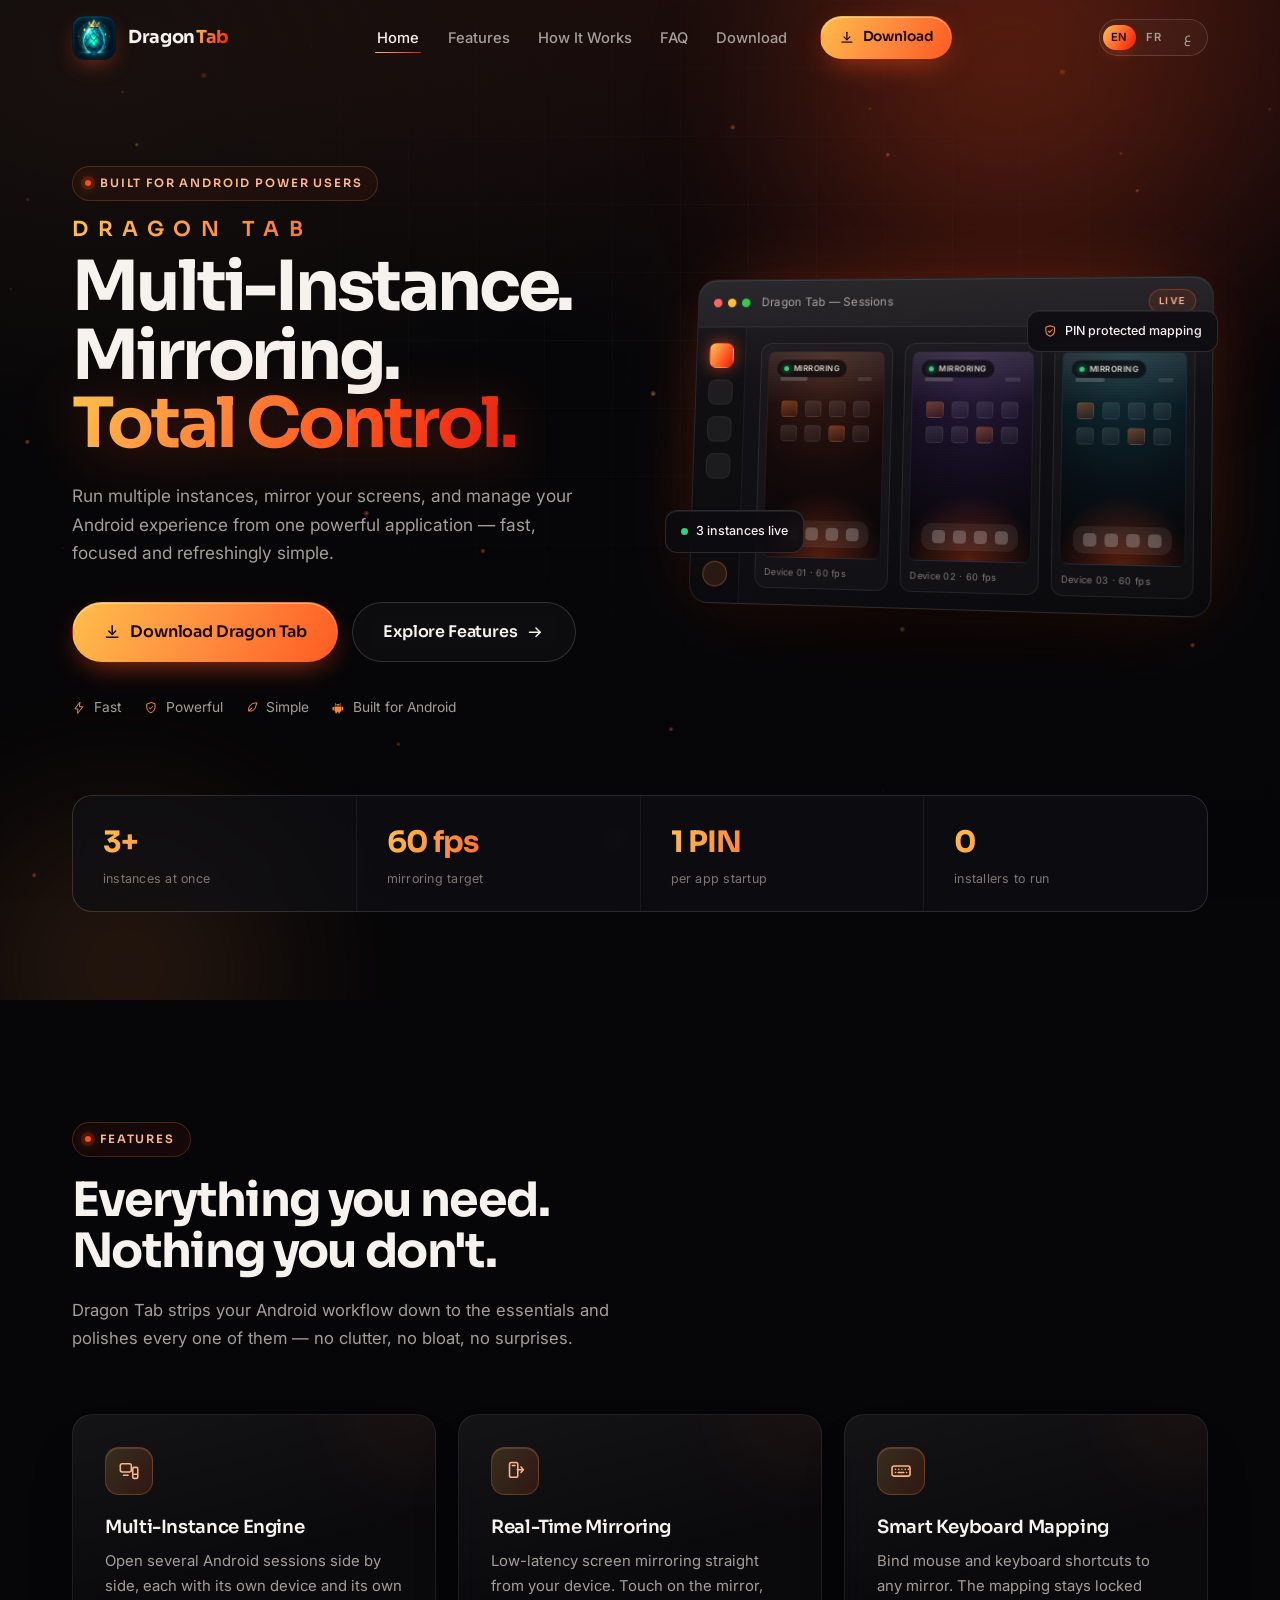
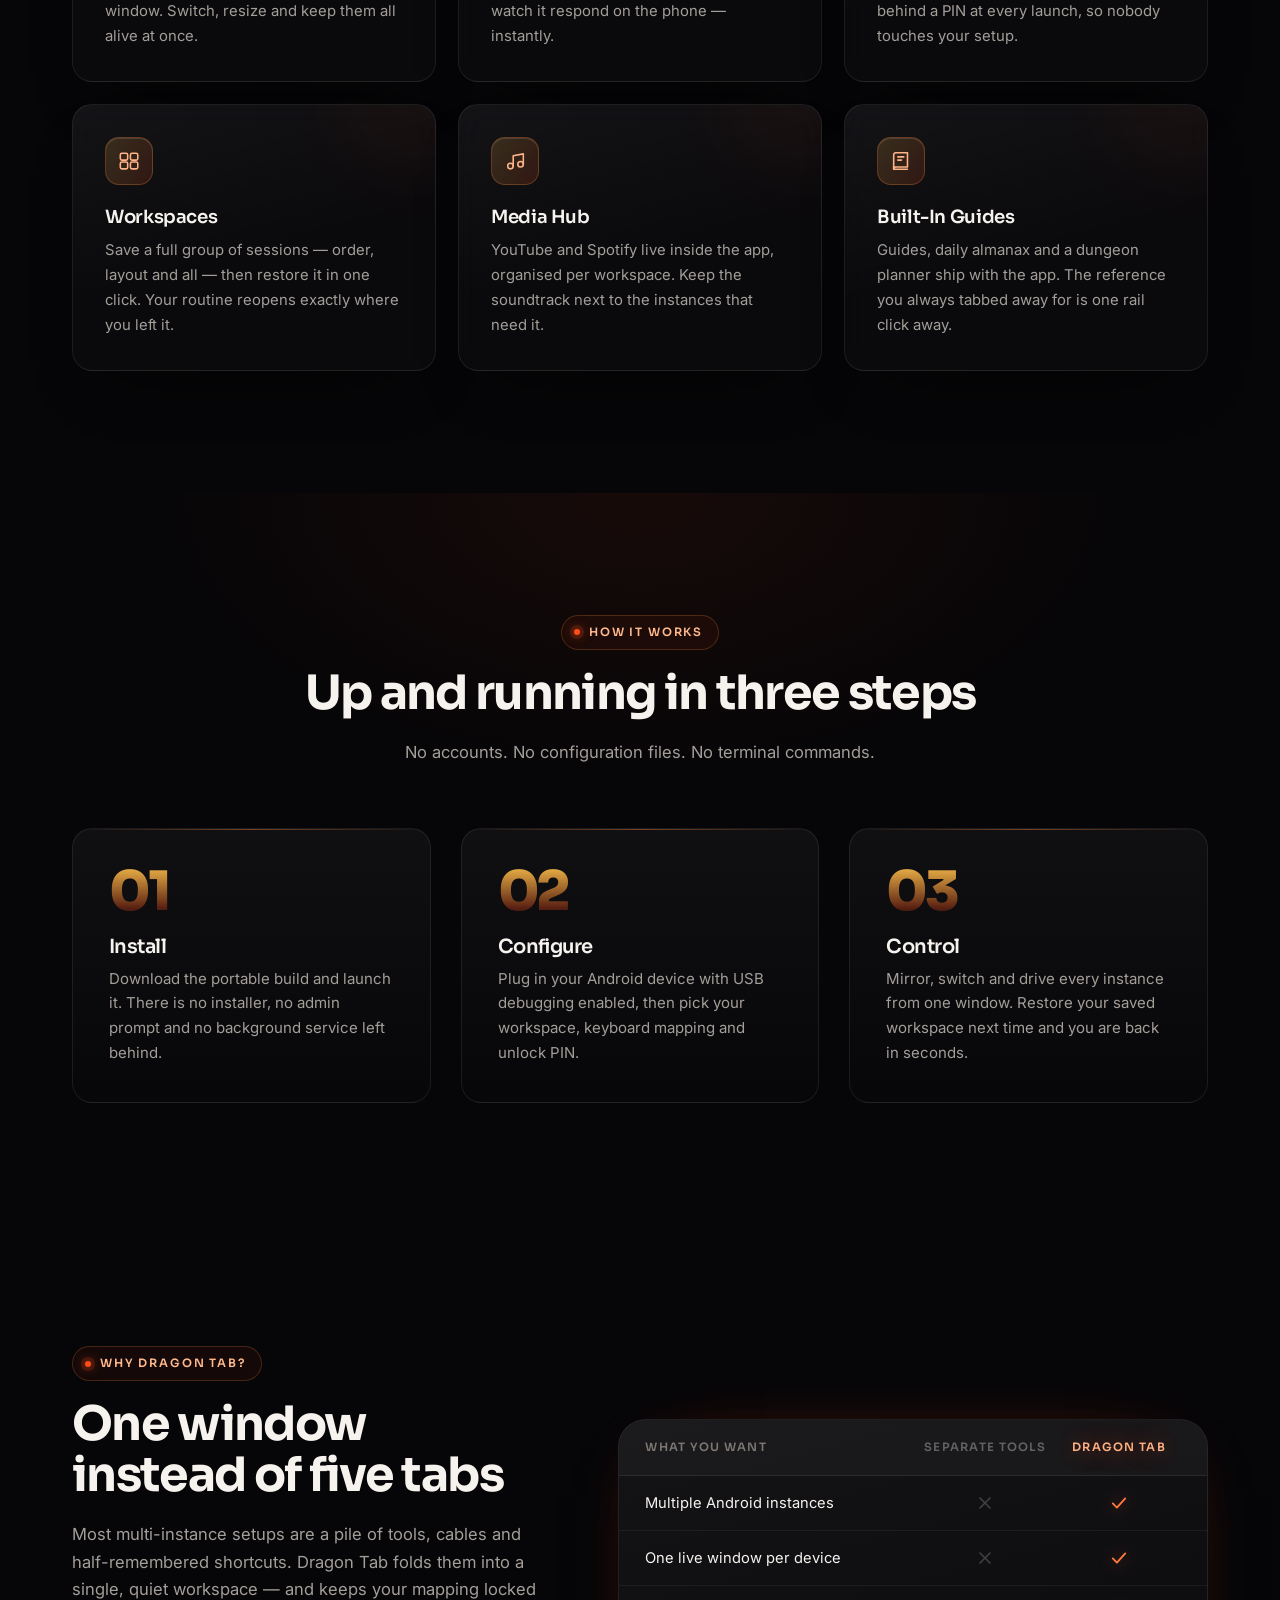
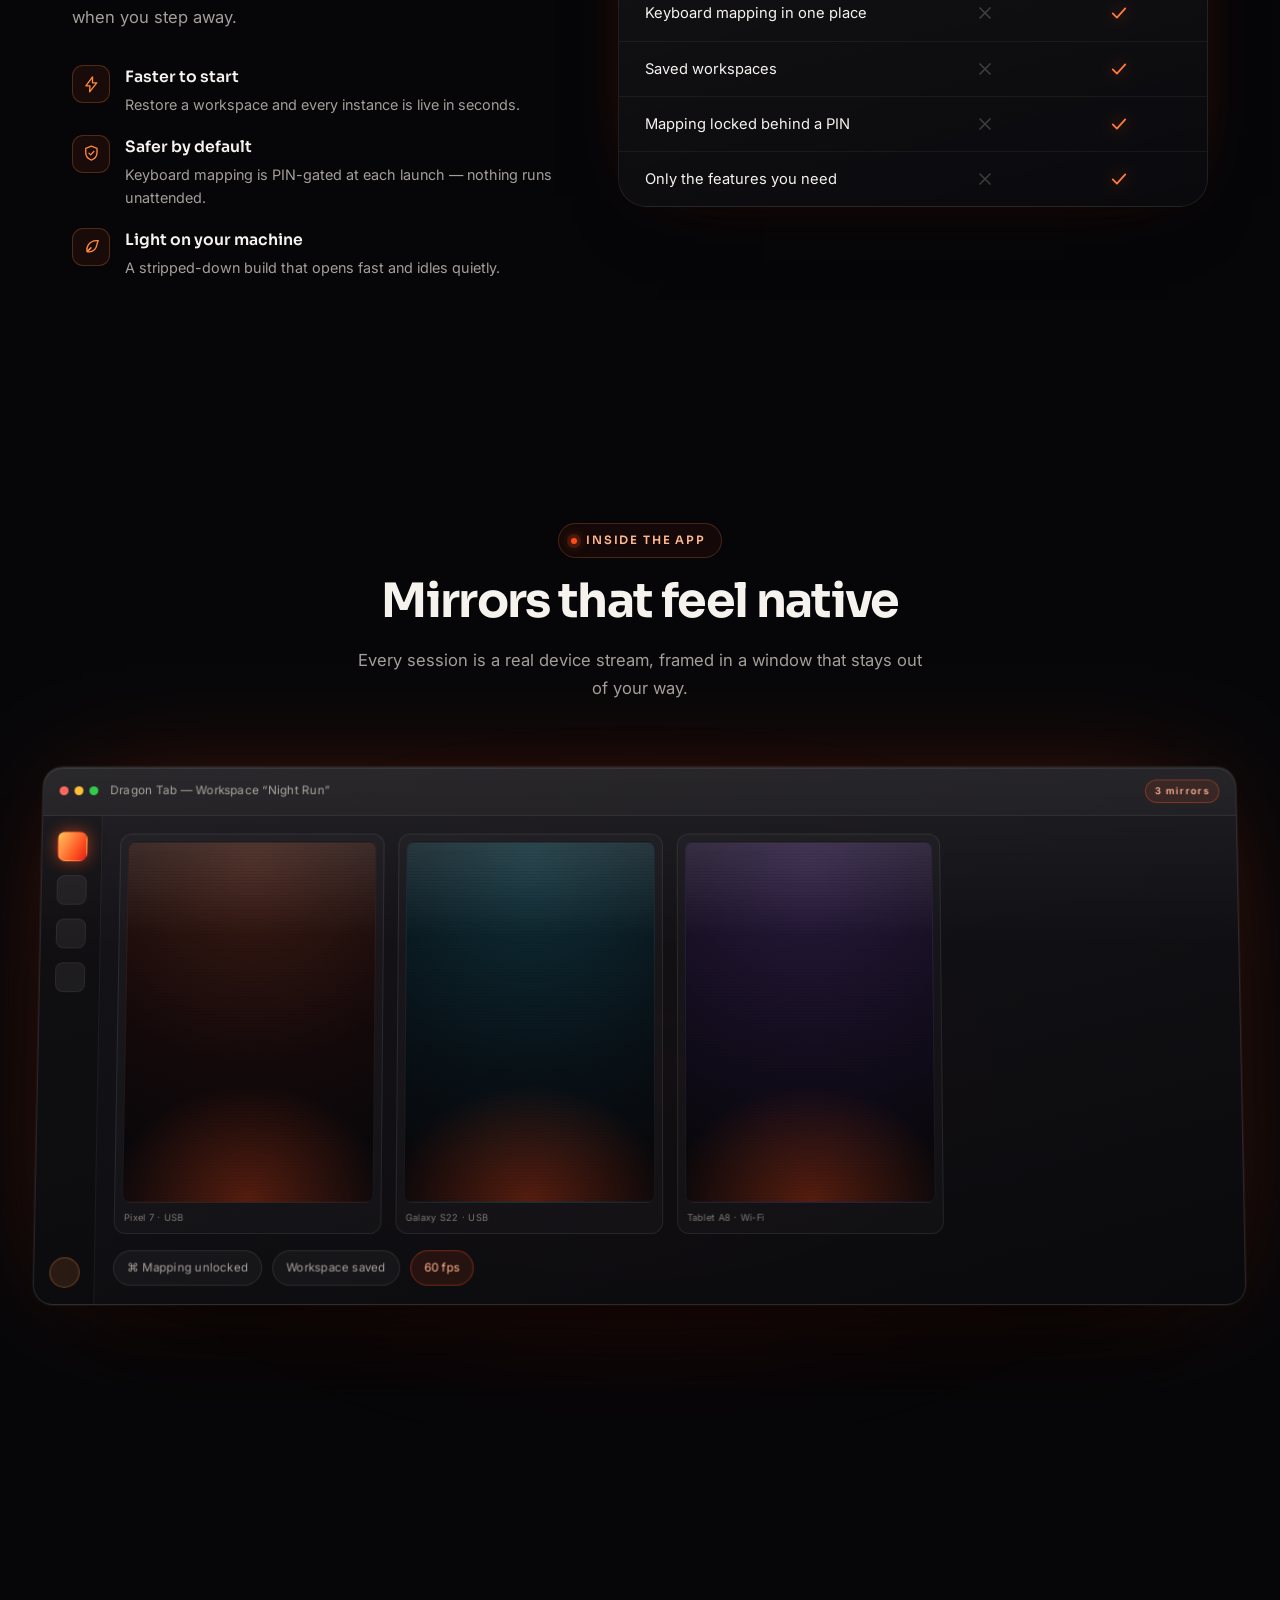
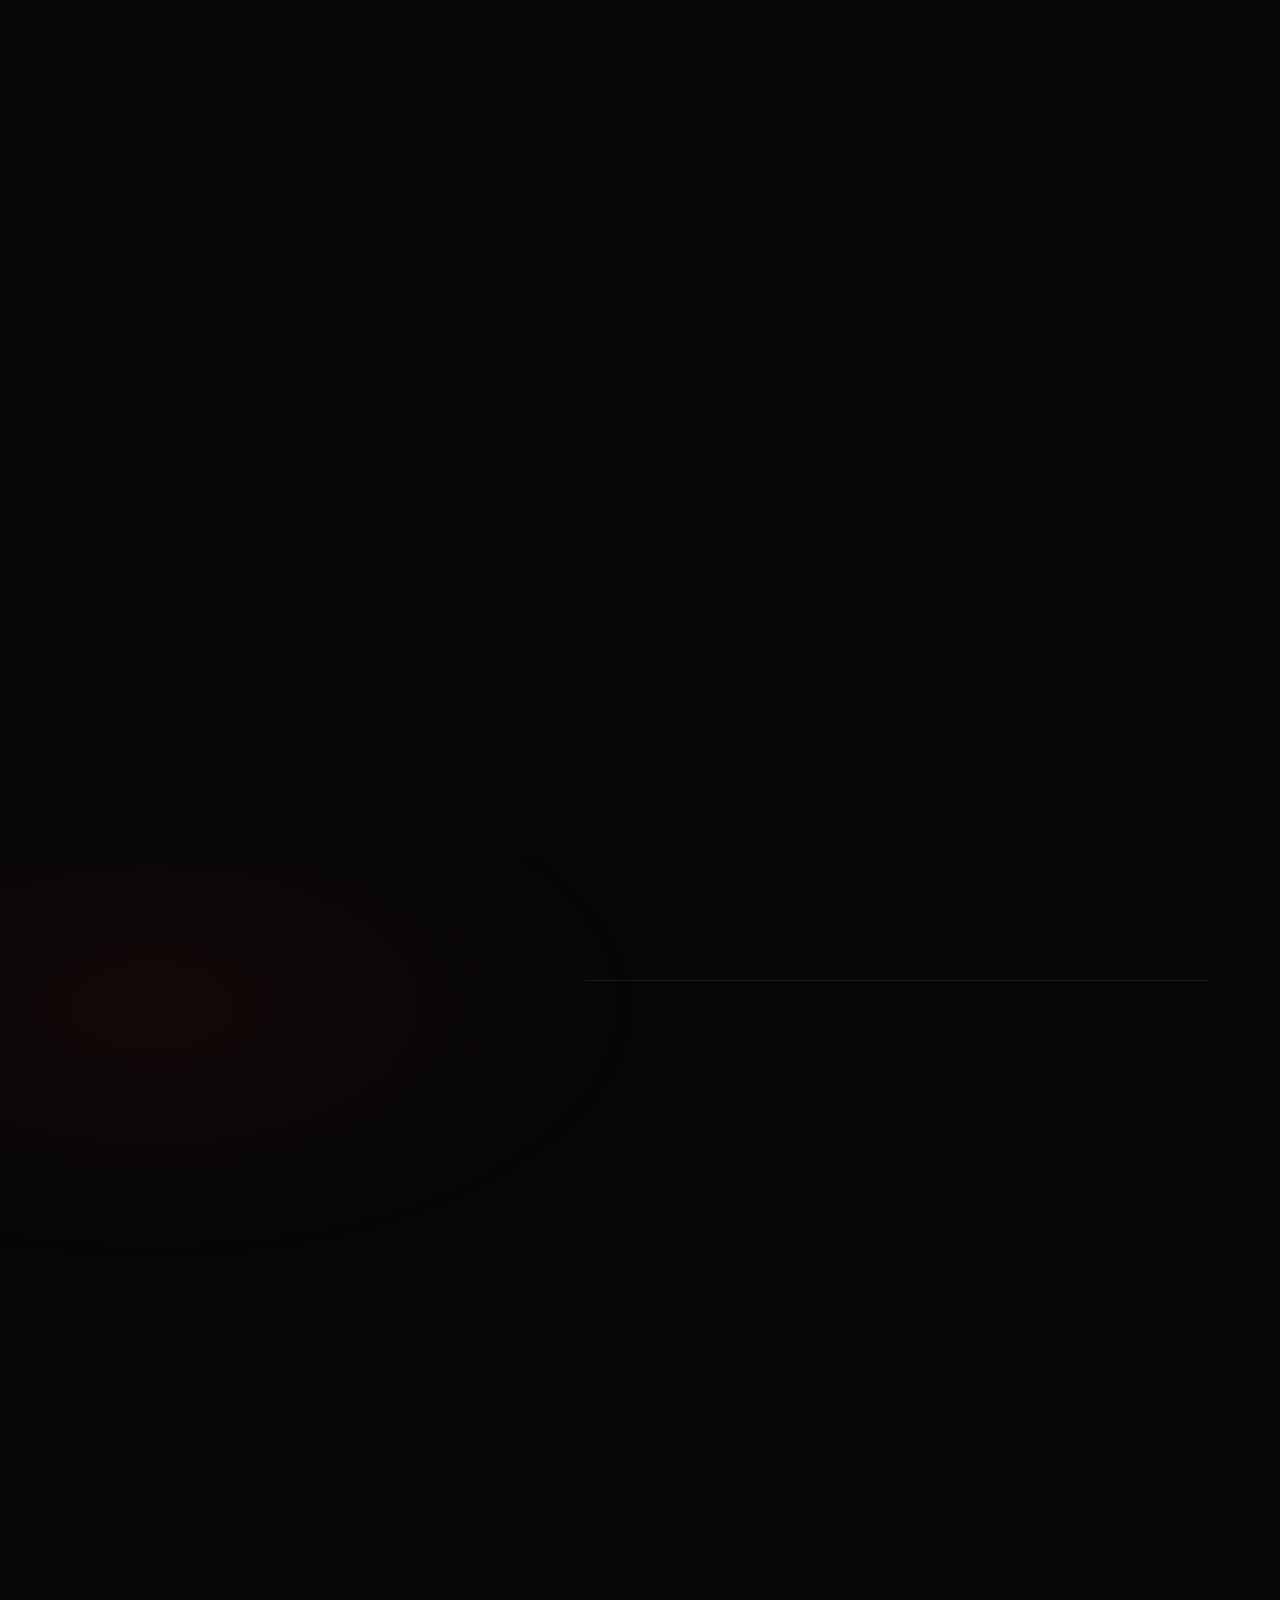
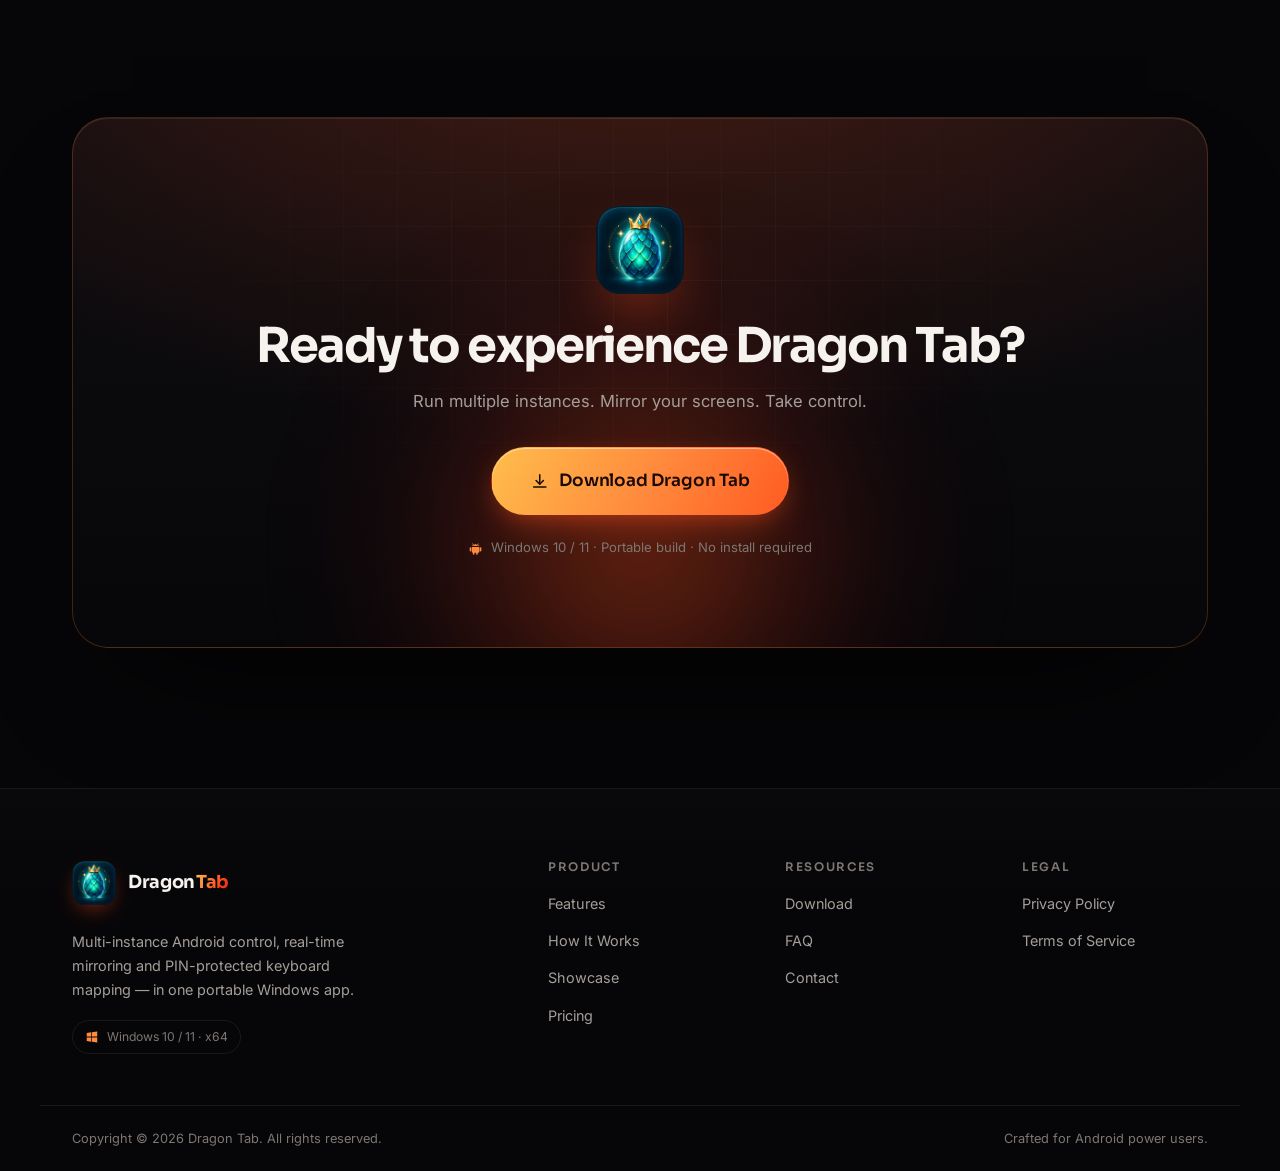
==== commit 4d3c3ce2: "Add Free/Pro editions pricing section with Pro coming soon" ====
--- a/index.html
+++ b/index.html
@@ -459,6 +459,63 @@
       </div>
     </section>
 
+    <section class="section section--pricing" id="pricing">
+      <div class="container">
+        <header class="section-head section-head--center">
+          <p class="eyebrow reveal" data-reveal><span class="eyebrow-dot"></span><span data-i18n="pricing.eyebrow">Editions</span></p>
+          <h2 class="section-title reveal" data-reveal data-i18n-html="pricing.title">Free to start.<br />Pro when you're ready.</h2>
+          <p class="section-lead reveal" data-reveal data-i18n="pricing.lead">
+            Free covers everyday mirroring. Pro adds the power tools — and it's on the way.
+          </p>
+        </header>
+
+        <div class="pricing-grid">
+          <article class="card price-card reveal" data-reveal>
+            <header class="price-head">
+              <h3 class="price-name" data-i18n="pricing.freeName">Free</h3>
+            </header>
+            <p class="price-amount">
+              <span class="price-value" data-i18n="pricing.freePrice">€0</span>
+              <span class="price-period" data-i18n="pricing.freePeriod">forever</span>
+            </p>
+            <p class="price-desc" data-i18n="pricing.freeDesc">Everything you need to run and mirror your sessions.</p>
+            <ul class="price-list">
+              <li><svg class="ico ico--ok" aria-hidden="true"><use href="#i-check"/></svg><span data-i18n="pricing.free1">Multiple Android instances</span></li>
+              <li><svg class="ico ico--ok" aria-hidden="true"><use href="#i-check"/></svg><span data-i18n="pricing.free2">Real-time screen mirroring</span></li>
+              <li><svg class="ico ico--ok" aria-hidden="true"><use href="#i-check"/></svg><span data-i18n="pricing.free3">Workspaces and saved sessions</span></li>
+              <li><svg class="ico ico--ok" aria-hidden="true"><use href="#i-check"/></svg><span data-i18n="pricing.free4">PIN-protected keyboard mapping</span></li>
+              <li><svg class="ico ico--ok" aria-hidden="true"><use href="#i-check"/></svg><span data-i18n="pricing.free5">Portable Windows build</span></li>
+            </ul>
+            <a class="btn btn--ghost price-cta" href="#download" data-i18n="pricing.freeCta">Get the Free build</a>
+            <span class="card-glow" aria-hidden="true"></span>
+          </article>
+
+          <article class="card price-card price-card--pro reveal" data-reveal>
+            <header class="price-head">
+              <h3 class="price-name" data-i18n="pricing.proName">Pro</h3>
+              <span class="price-badge" data-i18n="pricing.proBadge">Coming soon</span>
+            </header>
+            <p class="price-amount">
+              <span class="price-value price-value--soon" data-i18n="pricing.proPrice">TBA</span>
+              <span class="price-period" data-i18n="pricing.proPeriod">announced at launch</span>
+            </p>
+            <p class="price-desc" data-i18n="pricing.proDesc">For power users who want to automate the whole setup.</p>
+            <ul class="price-list">
+              <li><svg class="ico ico--ok" aria-hidden="true"><use href="#i-check"/></svg><span data-i18n="pricing.pro1">Everything in Free</span></li>
+              <li><svg class="ico ico--ok" aria-hidden="true"><use href="#i-check"/></svg><span data-i18n="pricing.pro2">Macros and multi-step actions</span></li>
+              <li><svg class="ico ico--ok" aria-hidden="true"><use href="#i-check"/></svg><span data-i18n="pricing.pro3">Auto-switch between sessions</span></li>
+              <li><svg class="ico ico--ok" aria-hidden="true"><use href="#i-check"/></svg><span data-i18n="pricing.pro4">Early access to new tools</span></li>
+              <li><svg class="ico ico--ok" aria-hidden="true"><use href="#i-check"/></svg><span data-i18n="pricing.pro5">Priority support</span></li>
+            </ul>
+            <a class="btn btn--primary price-cta" href="contact.html" data-i18n="pricing.proCta">Join the waitlist</a>
+            <span class="card-glow" aria-hidden="true"></span>
+          </article>
+        </div>
+
+        <p class="pricing-note reveal" data-reveal data-i18n="pricing.note">Pro isn't on sale yet — no payment is collected.</p>
+      </div>
+    </section>
+
     <section class="section section--faq" id="faq">
       <div class="container faq-inner">
         <header class="section-head">
@@ -588,6 +645,7 @@
           <li><a href="#features" data-i18n="nav.features">Features</a></li>
           <li><a href="#how" data-i18n="nav.how">How It Works</a></li>
           <li><a href="#showcase" data-i18n="footer.showcase">Showcase</a></li>
+          <li><a href="#pricing" data-i18n="nav.pricing">Pricing</a></li>
         </ul>
       </nav>
 
--- a/assets/css/styles.css
+++ b/assets/css/styles.css
@@ -1776,6 +1776,135 @@
   .btn--back span { display: none; }
 }
 
+/* Pricing ---------------------------------------------------------------- */
+.pricing-grid {
+  display: grid;
+  grid-template-columns: repeat(2, minmax(0, 1fr));
+  gap: clamp(16px, 2vw, 24px);
+  align-items: stretch;
+}
+
+.price-card {
+  display: flex;
+  flex-direction: column;
+  padding: clamp(26px, 3vw, 38px);
+}
+
+.price-head {
+  display: flex;
+  align-items: center;
+  justify-content: space-between;
+  gap: 14px;
+}
+
+.price-name {
+  font-family: var(--font-display);
+  font-size: 1.02rem;
+  font-weight: 700;
+  letter-spacing: 0.18em;
+  text-transform: uppercase;
+  color: var(--text);
+}
+
+.price-badge {
+  padding: 5px 11px;
+  border: 1px solid rgba(255, 194, 77, 0.4);
+  border-radius: 999px;
+  background: rgba(255, 77, 26, 0.12);
+  color: #ffcf9e;
+  font-size: 0.68rem;
+  font-weight: 600;
+  letter-spacing: 0.08em;
+  text-transform: uppercase;
+  white-space: nowrap;
+}
+
+.price-amount {
+  display: flex;
+  align-items: baseline;
+  gap: 10px;
+  margin-top: 18px;
+}
+
+.price-value {
+  direction: ltr;
+  unicode-bidi: isolate;
+  color: var(--text);
+  font-family: var(--font-display);
+  font-size: clamp(2.3rem, 3.6vw, 3rem);
+  font-weight: 700;
+  letter-spacing: -0.04em;
+  line-height: 1;
+}
+
+.price-value--soon {
+  font-size: clamp(1.6rem, 2.6vw, 2rem);
+  letter-spacing: -0.01em;
+  color: var(--ember);
+}
+
+.price-period {
+  color: var(--muted-dim);
+  font-size: 0.82rem;
+}
+
+.price-desc {
+  margin-top: 12px;
+  color: var(--muted);
+  font-size: 0.94rem;
+  line-height: 1.7;
+}
+
+.price-list {
+  display: grid;
+  gap: 12px;
+  margin-top: 22px;
+  margin-bottom: 28px;
+}
+
+.price-list li {
+  display: flex;
+  align-items: flex-start;
+  gap: 10px;
+  color: var(--muted);
+  font-size: 0.92rem;
+  line-height: 1.55;
+}
+
+.price-list .ico {
+  flex: none;
+  width: 17px;
+  height: 17px;
+  margin-top: 3px;
+}
+
+.price-cta {
+  width: 100%;
+  margin-top: auto;
+}
+
+.price-card--pro {
+  border-color: rgba(255, 138, 61, 0.38);
+  background:
+    radial-gradient(120% 90% at 85% 0%, rgba(255, 77, 26, 0.16), transparent 60%),
+    linear-gradient(165deg, rgba(255, 255, 255, 0.06), rgba(255, 255, 255, 0.015) 55%),
+    rgba(9, 9, 13, 0.55);
+  box-shadow: 0 30px 80px -56px rgba(255, 77, 26, 0.9), var(--shadow-card);
+}
+
+.price-card--pro::before { opacity: 1; }
+
+.pricing-note {
+  margin-top: 18px;
+  color: var(--muted-dim);
+  font-size: 0.82rem;
+  text-align: center;
+}
+
+@media (max-width: 760px) {
+  .pricing-grid { grid-template-columns: 1fr; }
+}
+
 /* Arabic typography ------------------------------------------------------ */
 html[lang="ar"] {
   --font-display: "Cairo", "Sora", "Segoe UI", system-ui, sans-serif;
@@ -1792,6 +1921,8 @@
 html[lang="ar"] .stat-strip strong,
 html[lang="ar"] .step-number,
 html[lang="ar"] .field label,
+html[lang="ar"] .price-name,
+html[lang="ar"] .price-badge,
 html[lang="ar"] .eyebrow {
   letter-spacing: normal;
 }
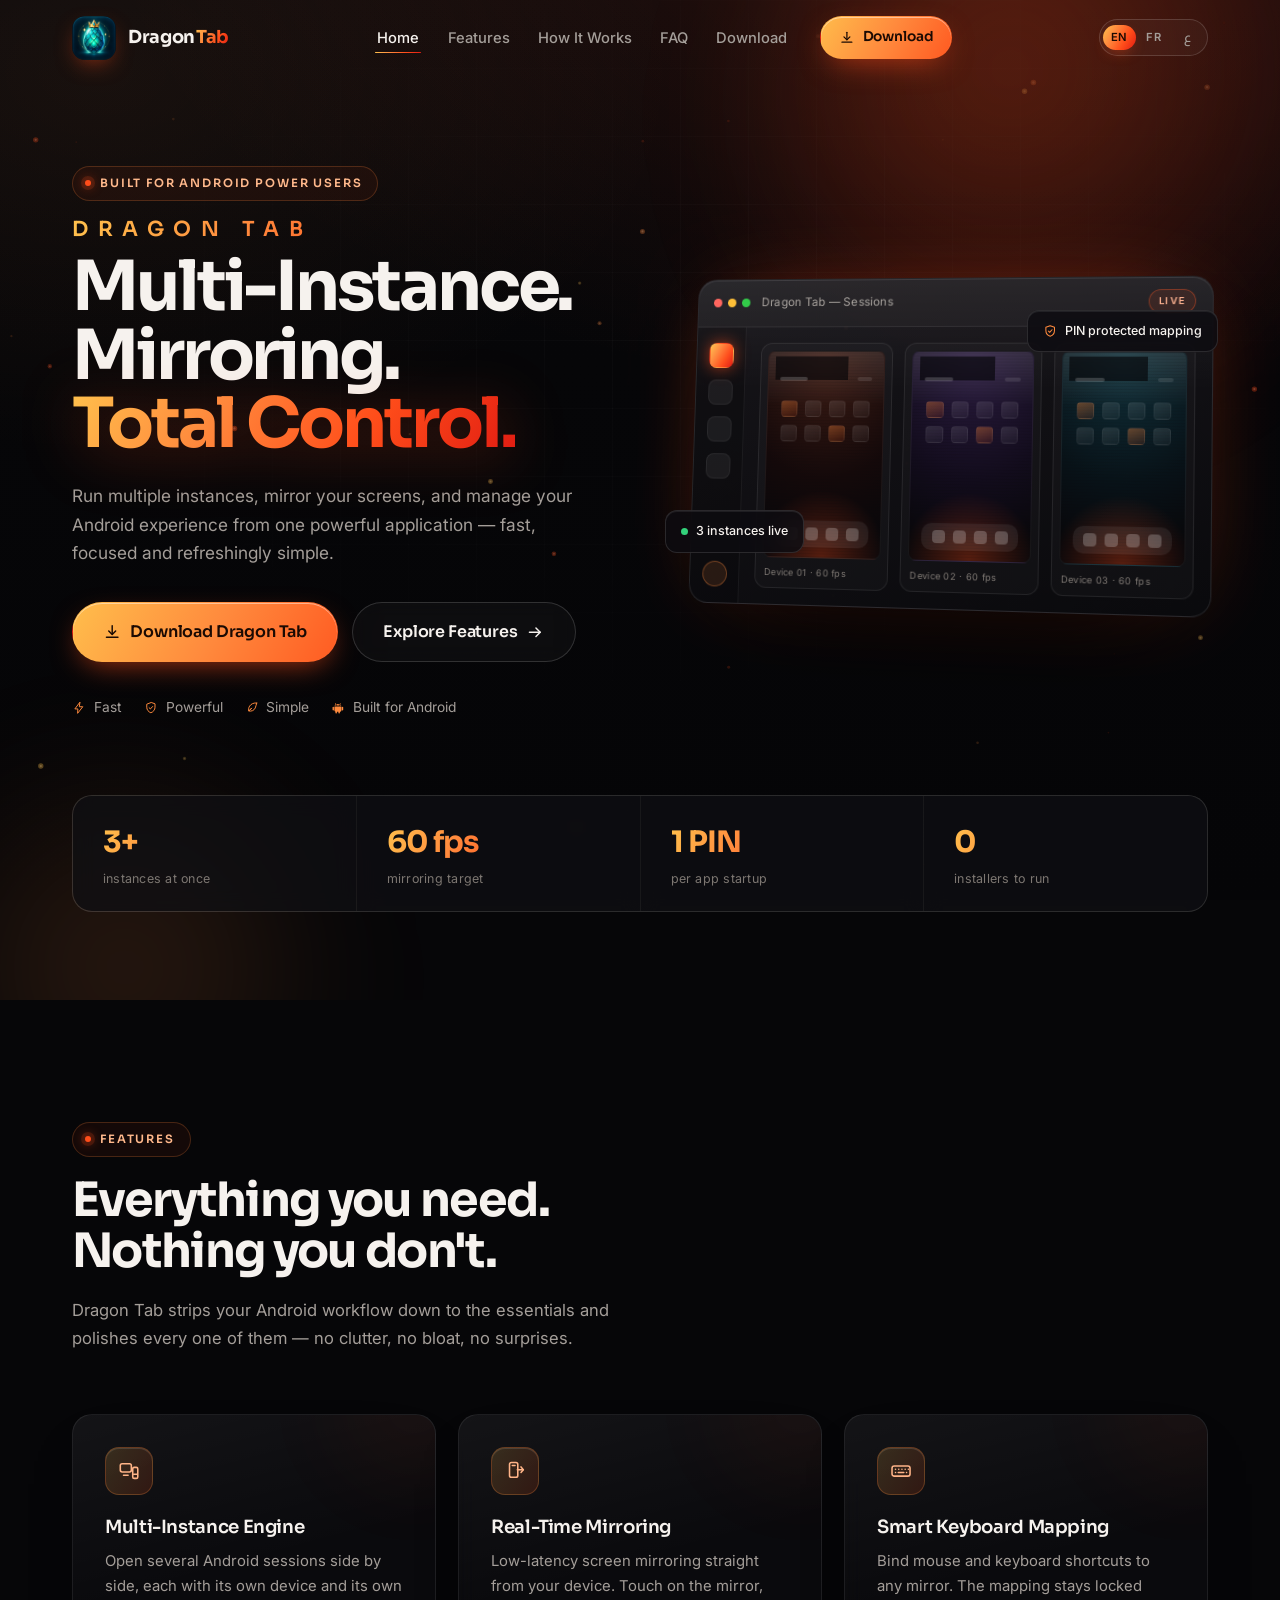
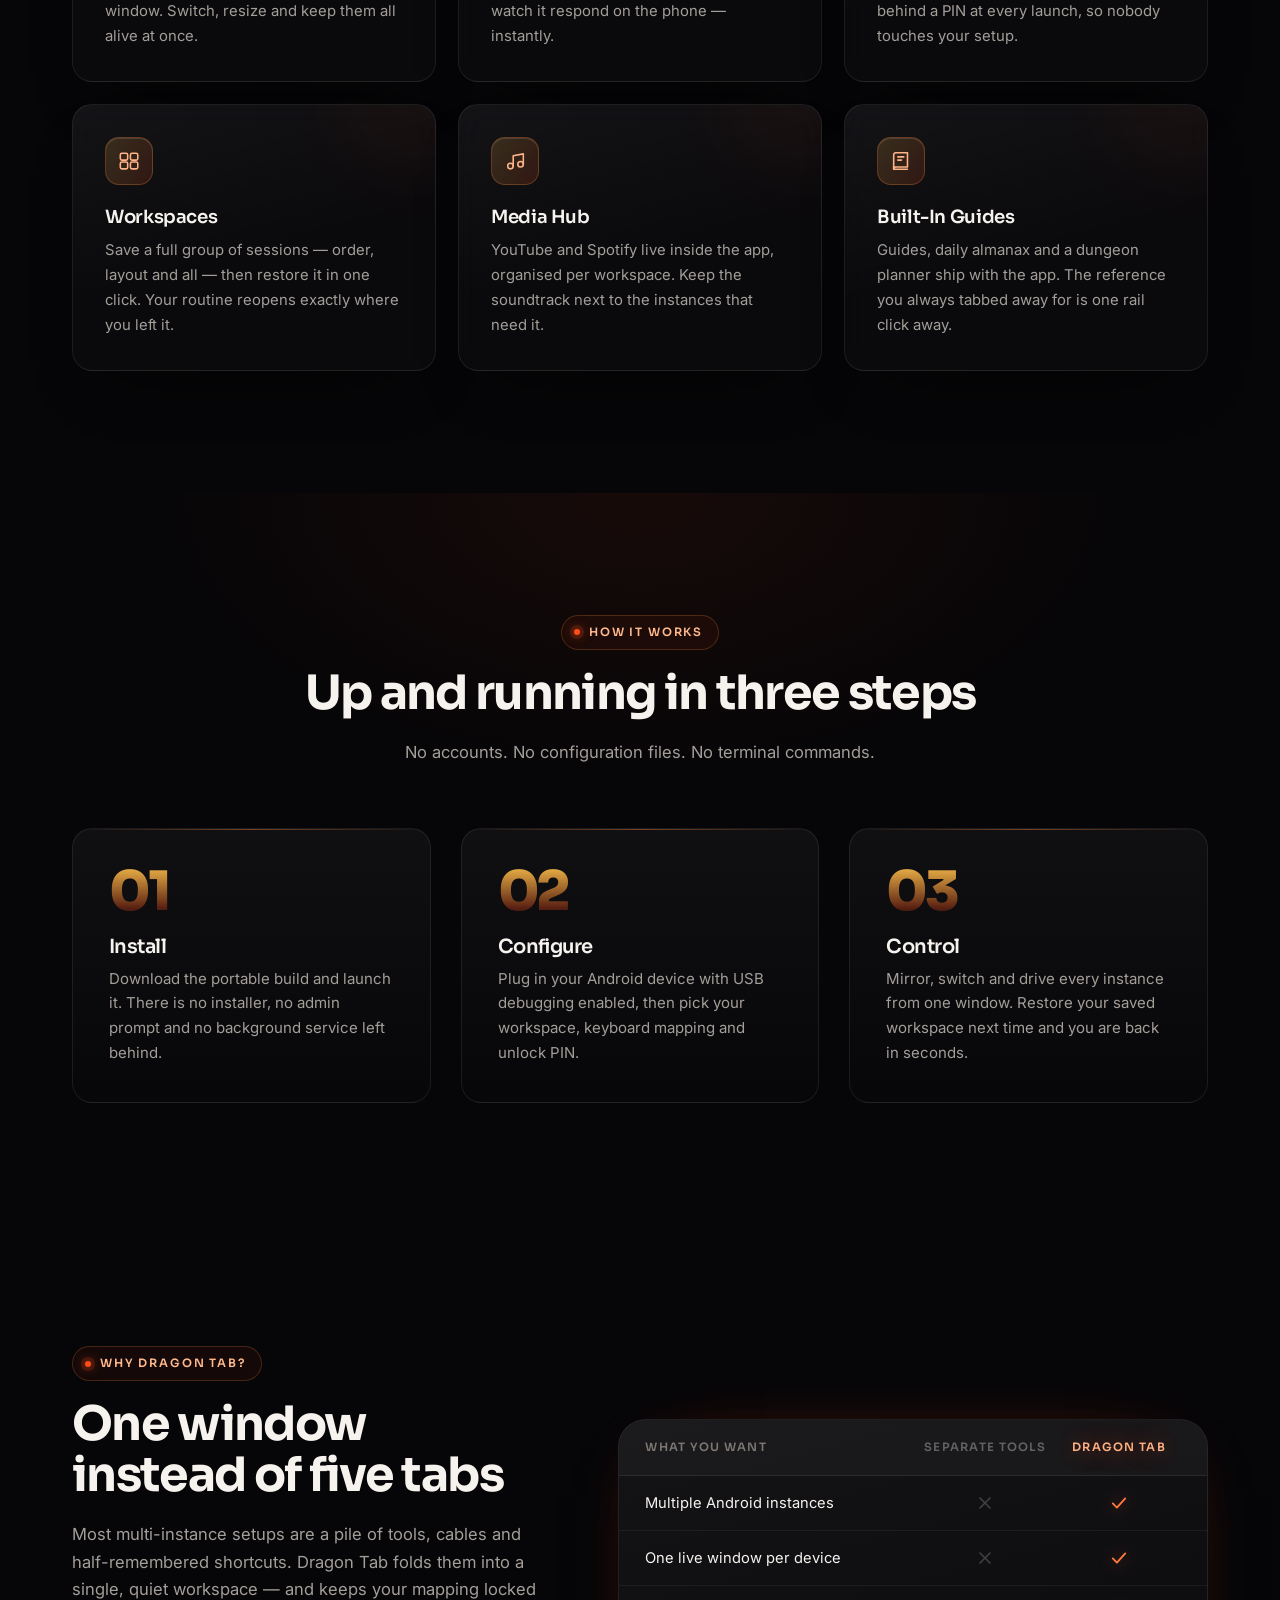
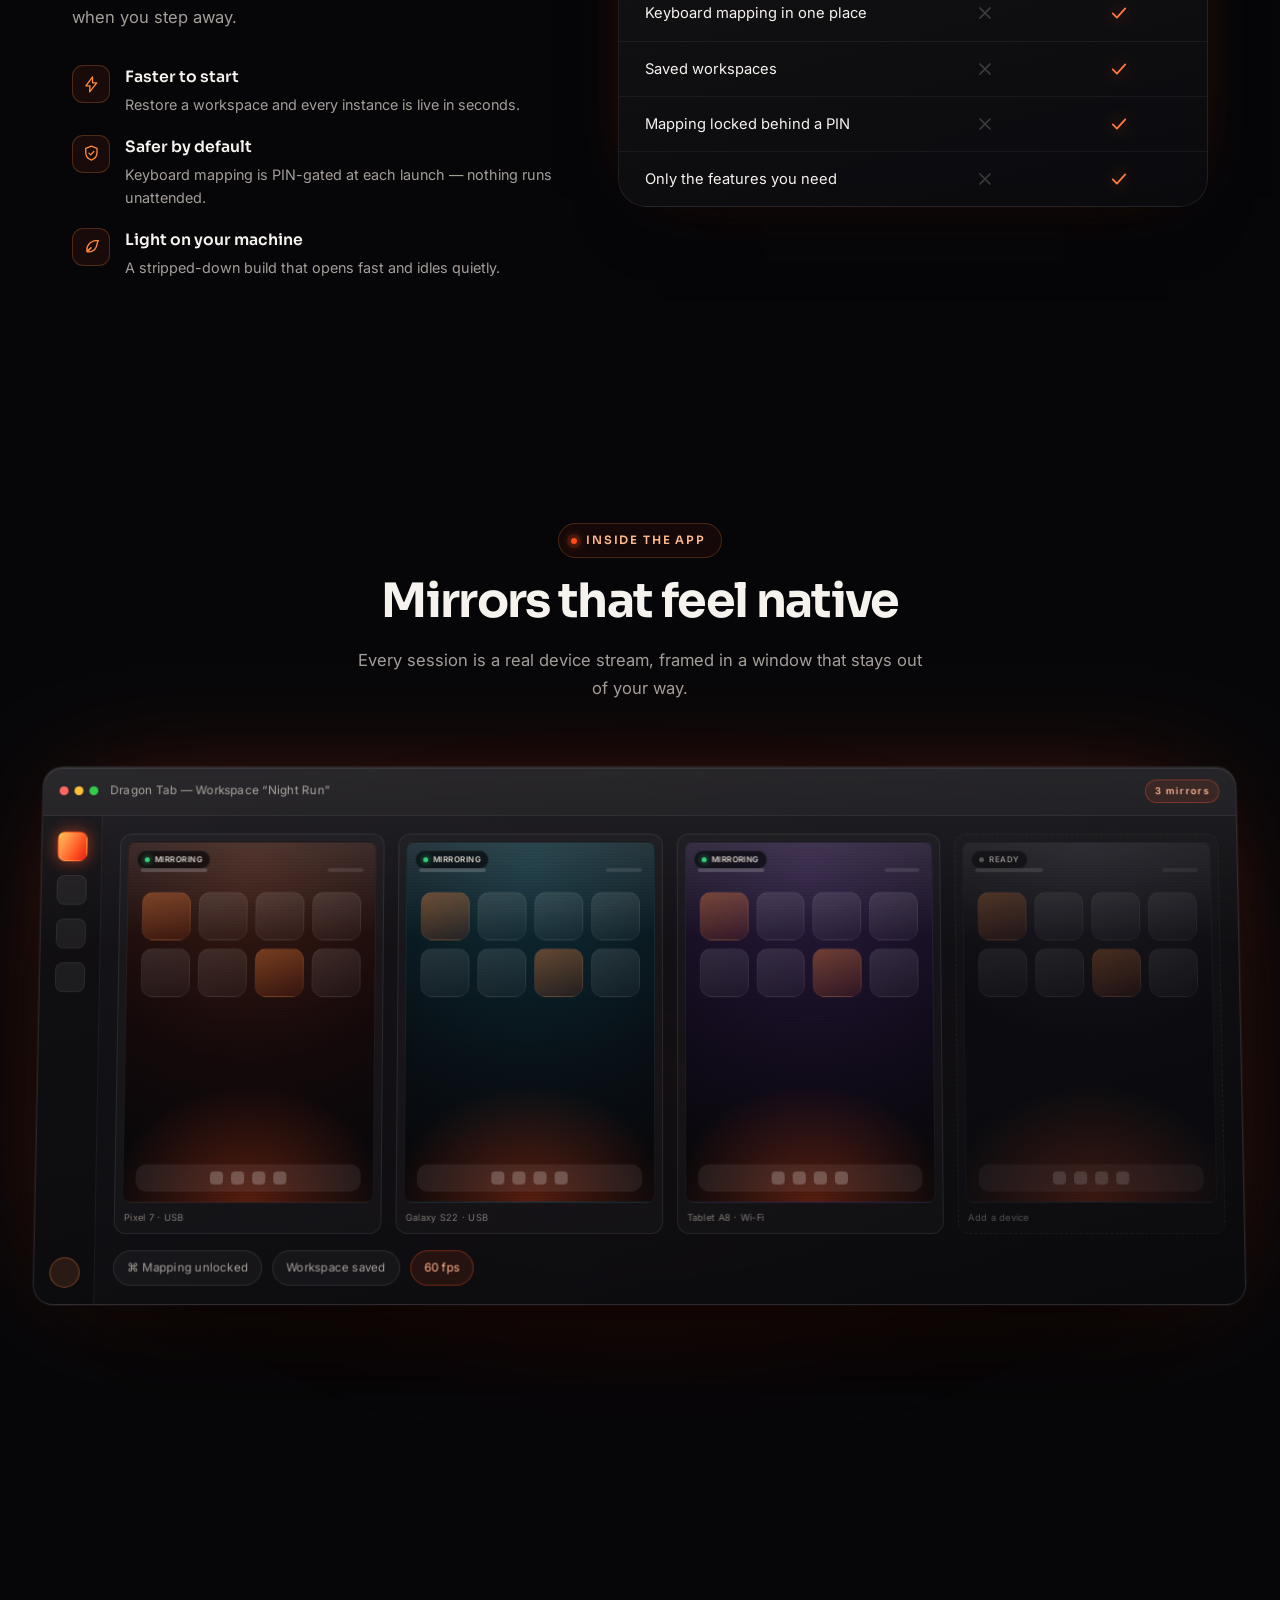
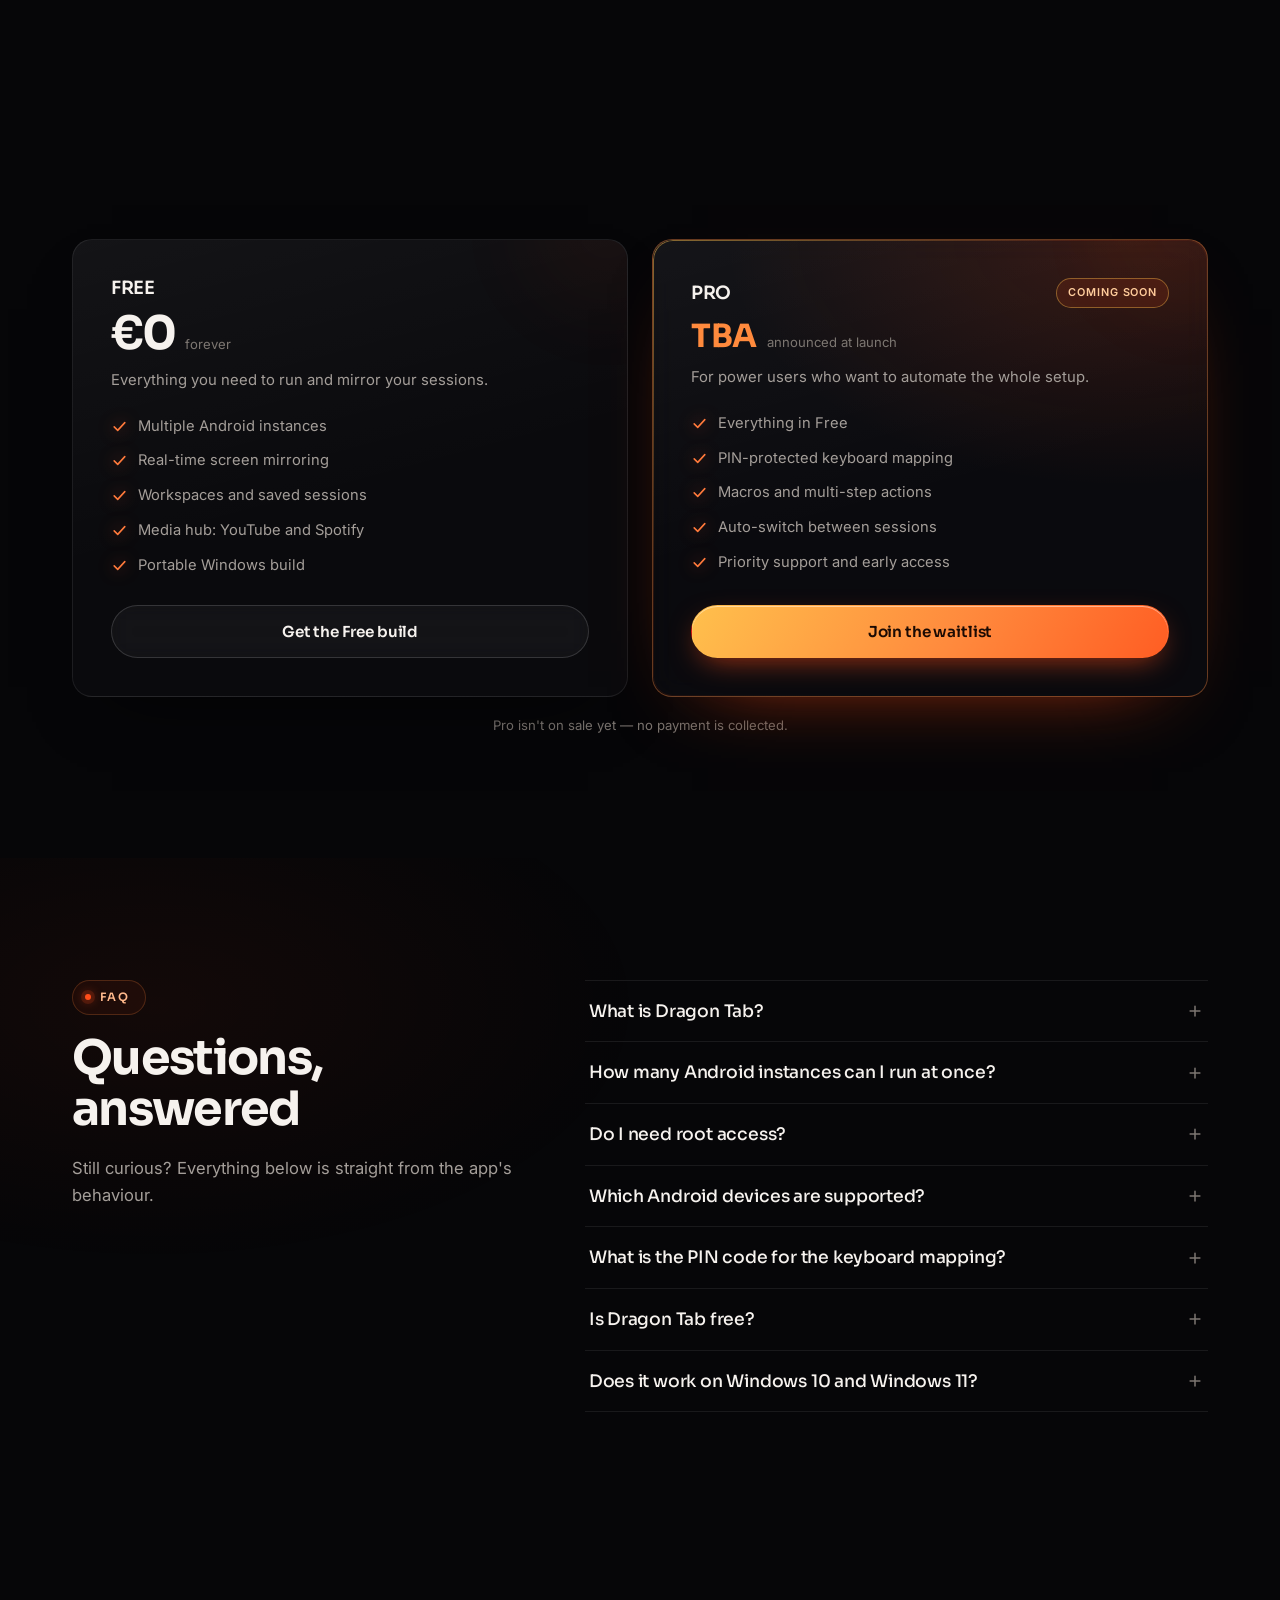
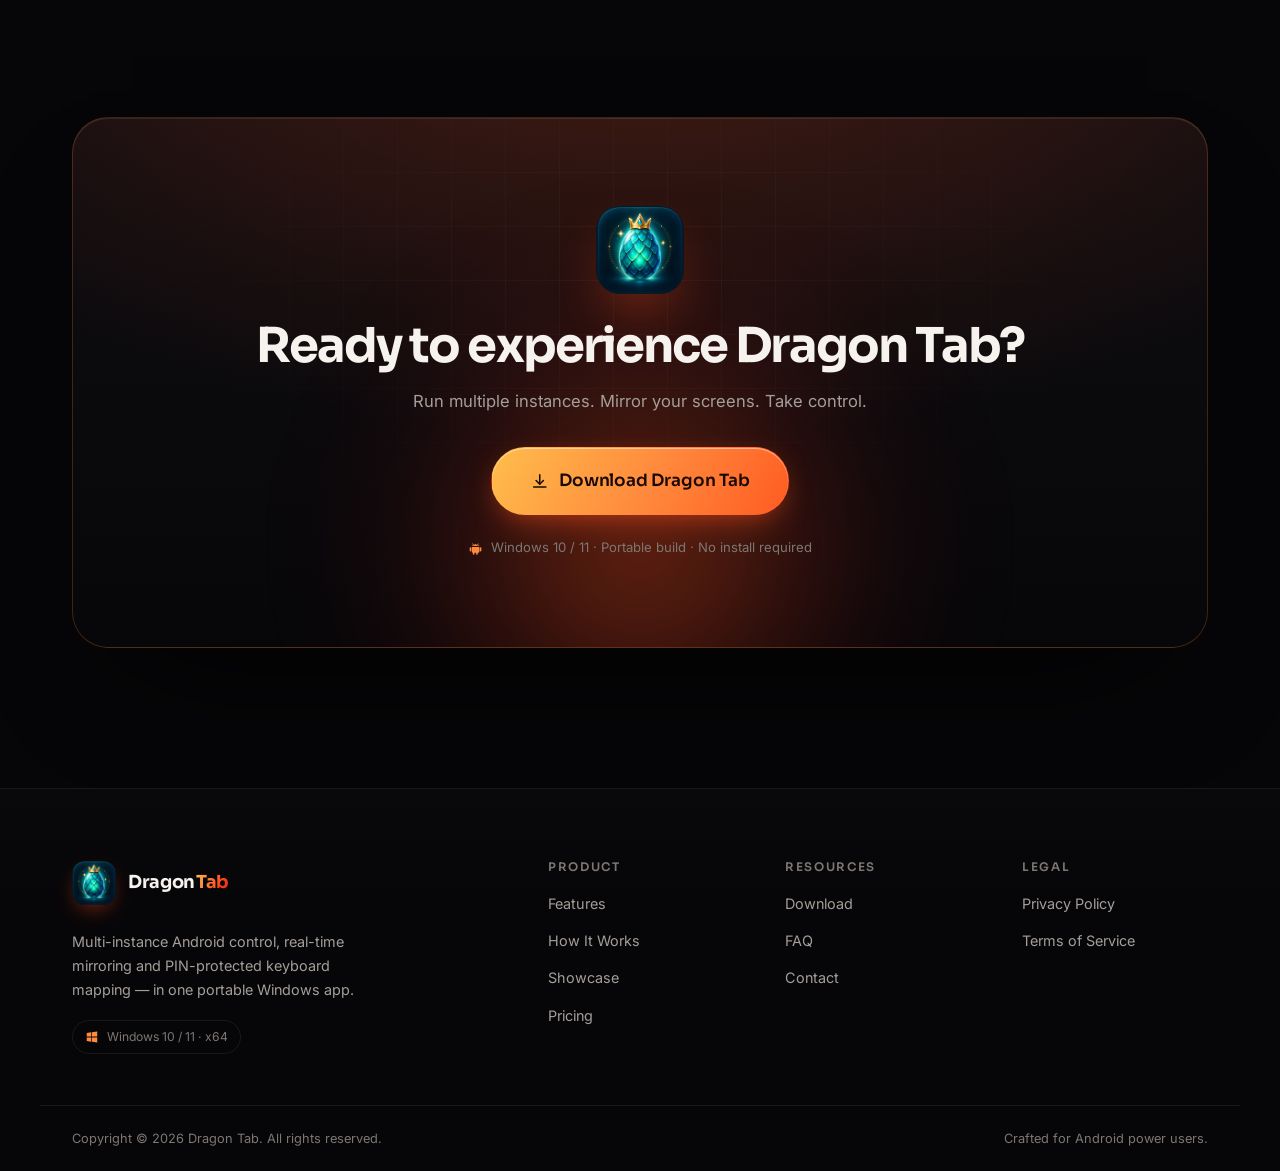
==== commit d5479d2b: "Move keyboard mapping to the Pro edition" ====
--- a/index.html
+++ b/index.html
@@ -483,7 +483,7 @@
               <li><svg class="ico ico--ok" aria-hidden="true"><use href="#i-check"/></svg><span data-i18n="pricing.free1">Multiple Android instances</span></li>
               <li><svg class="ico ico--ok" aria-hidden="true"><use href="#i-check"/></svg><span data-i18n="pricing.free2">Real-time screen mirroring</span></li>
               <li><svg class="ico ico--ok" aria-hidden="true"><use href="#i-check"/></svg><span data-i18n="pricing.free3">Workspaces and saved sessions</span></li>
-              <li><svg class="ico ico--ok" aria-hidden="true"><use href="#i-check"/></svg><span data-i18n="pricing.free4">PIN-protected keyboard mapping</span></li>
+              <li><svg class="ico ico--ok" aria-hidden="true"><use href="#i-check"/></svg><span data-i18n="pricing.free4">Media hub: YouTube and Spotify</span></li>
               <li><svg class="ico ico--ok" aria-hidden="true"><use href="#i-check"/></svg><span data-i18n="pricing.free5">Portable Windows build</span></li>
             </ul>
             <a class="btn btn--ghost price-cta" href="#download" data-i18n="pricing.freeCta">Get the Free build</a>
@@ -502,10 +502,10 @@
             <p class="price-desc" data-i18n="pricing.proDesc">For power users who want to automate the whole setup.</p>
             <ul class="price-list">
               <li><svg class="ico ico--ok" aria-hidden="true"><use href="#i-check"/></svg><span data-i18n="pricing.pro1">Everything in Free</span></li>
-              <li><svg class="ico ico--ok" aria-hidden="true"><use href="#i-check"/></svg><span data-i18n="pricing.pro2">Macros and multi-step actions</span></li>
-              <li><svg class="ico ico--ok" aria-hidden="true"><use href="#i-check"/></svg><span data-i18n="pricing.pro3">Auto-switch between sessions</span></li>
-              <li><svg class="ico ico--ok" aria-hidden="true"><use href="#i-check"/></svg><span data-i18n="pricing.pro4">Early access to new tools</span></li>
-              <li><svg class="ico ico--ok" aria-hidden="true"><use href="#i-check"/></svg><span data-i18n="pricing.pro5">Priority support</span></li>
+              <li><svg class="ico ico--ok" aria-hidden="true"><use href="#i-check"/></svg><span data-i18n="pricing.pro2">PIN-protected keyboard mapping</span></li>
+              <li><svg class="ico ico--ok" aria-hidden="true"><use href="#i-check"/></svg><span data-i18n="pricing.pro3">Macros and multi-step actions</span></li>
+              <li><svg class="ico ico--ok" aria-hidden="true"><use href="#i-check"/></svg><span data-i18n="pricing.pro4">Auto-switch between sessions</span></li>
+              <li><svg class="ico ico--ok" aria-hidden="true"><use href="#i-check"/></svg><span data-i18n="pricing.pro5">Priority support and early access</span></li>
             </ul>
             <a class="btn btn--primary price-cta" href="contact.html" data-i18n="pricing.proCta">Join the waitlist</a>
             <span class="card-glow" aria-hidden="true"></span>
